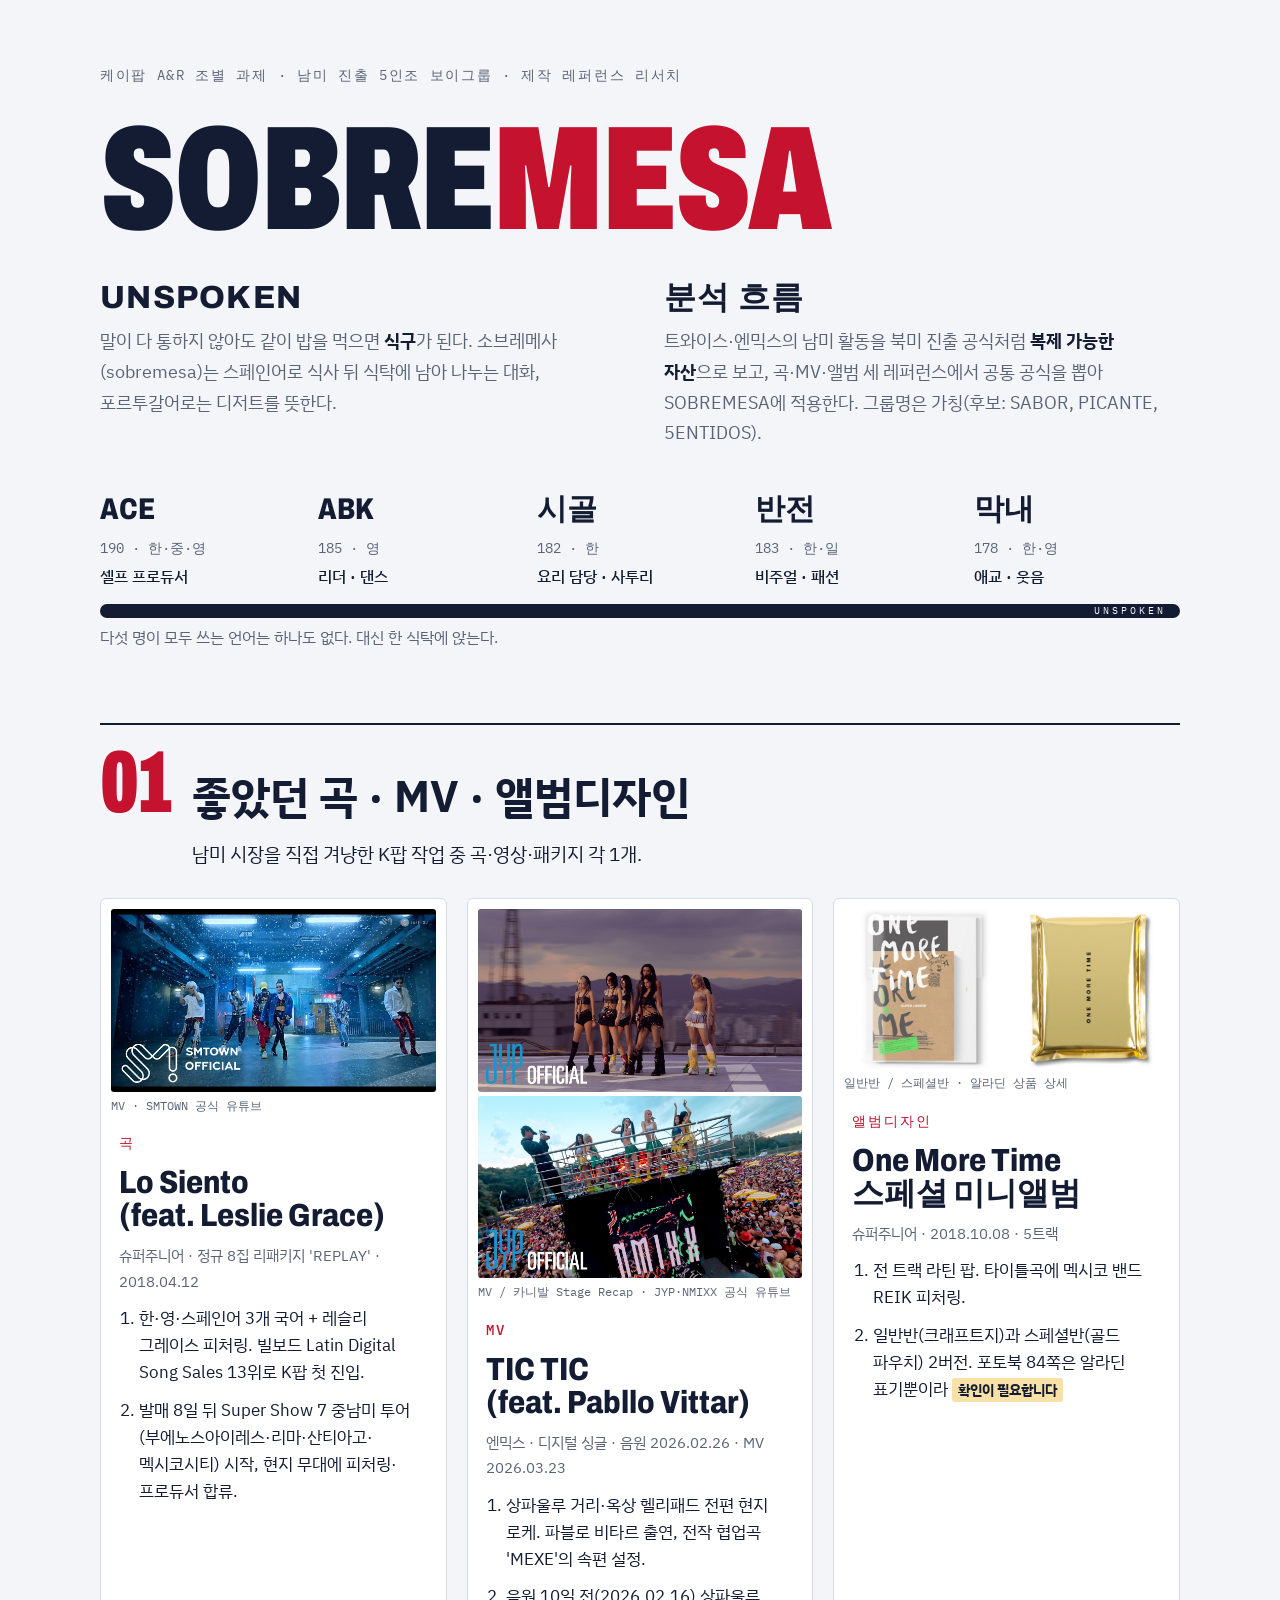
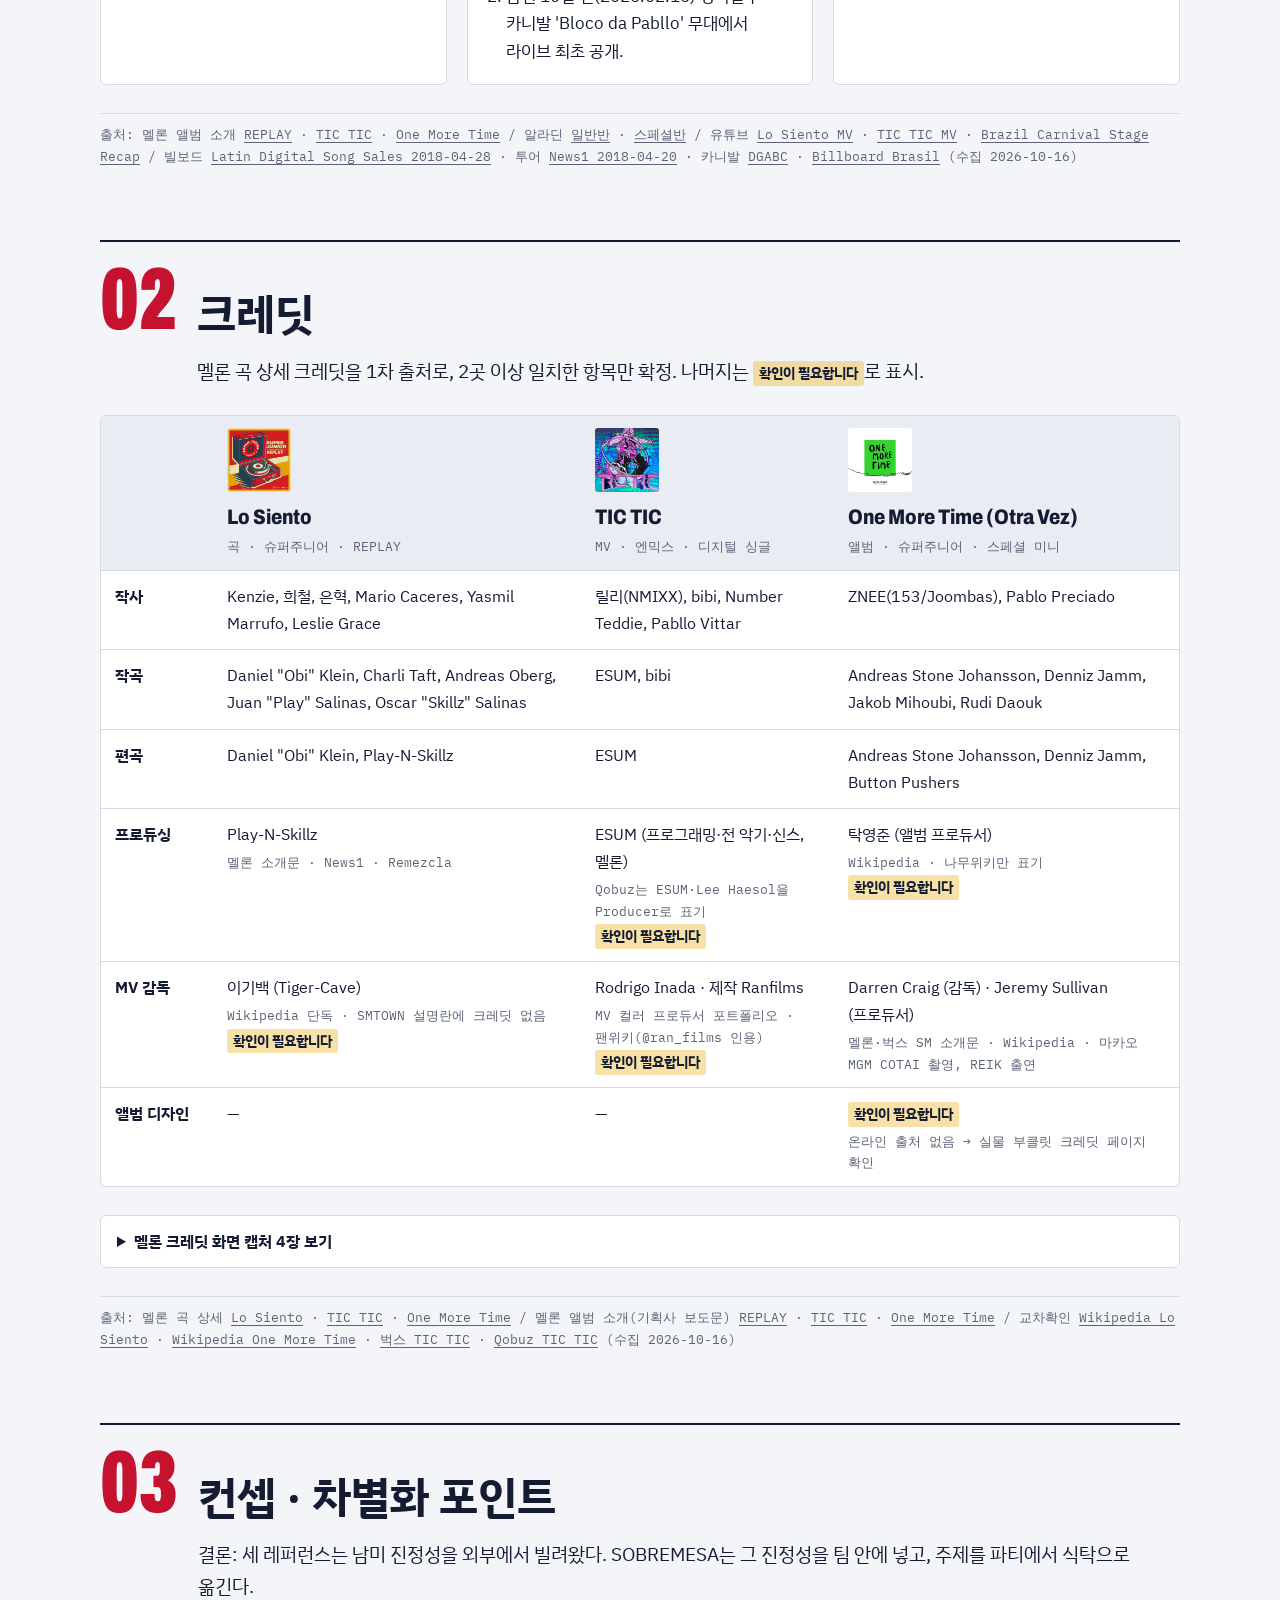
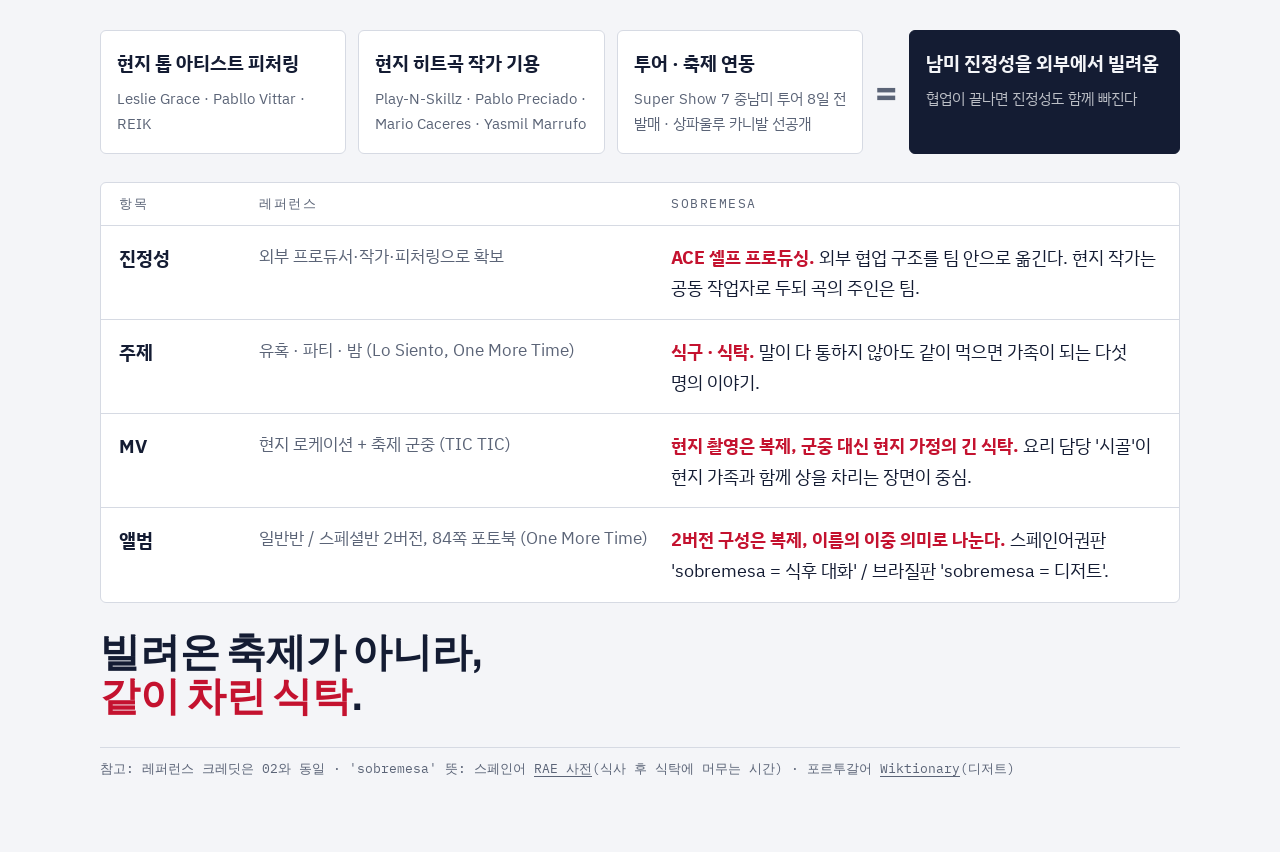
==== index.html @ cfd9d7dd "[kpop-sobremesa] feat: SOBREMESA 제작 레퍼런스 발표 페이지 Co-Authored-By: Claude Opus 5.5 <noreply@anthropic.c" ====
<!doctype html>
<html lang="ko">
<head>
<meta charset="utf-8">
<meta name="viewport" content="width=device-width, initial-scale=1, viewport-fit=cover">
<meta name="robots" content="noindex, nofollow">
<title>SOBREMESA 제작 레퍼런스</title>
<link rel="preconnect" href="https://fonts.googleapis.com">
<link rel="preconnect" href="https://fonts.gstatic.com" crossorigin>
<link rel="stylesheet" href="https://fonts.googleapis.com/css2?family=Archivo:wdth,wght@62..125,400..900&family=IBM+Plex+Sans+KR:wght@400;500;700&family=IBM+Plex+Mono:wght@400;500&display=swap">
<style>
/* Layout: 한 장짜리 발표 문서. 과제 양식 3단(선정 → 크레딧 → 컨셉)을 위에서 아래로, 각 단 끝에 출처 줄.
   모티프: 긴 식탁(가로 테이블 바) — 히어로의 5인 좌석, 3단의 '식탁 vs 파티' 대비. */
:root {
  --paper: #F4F5F8;      /* 약간 푸른 기가 도는 종이 */
  --card: #FFFFFF;
  --ink: #141C33;        /* 남색 잉크 */
  --muted: #5B6477;
  --line: #D6DAE3;
  --chili: #C4122F;      /* 포인트: 칠리 레드 */
  --tile: #1D4E9E;       /* 보조: 아줄레주 블루 */
  --maize: #E9A800;      /* 확인 필요 표시 */
  --chip-bg: #E9ECF3;
  --font-display: "Archivo", "Arial Narrow", system-ui, sans-serif;
  --font-body: "IBM Plex Sans KR", "Apple SD Gothic Neo", "Malgun Gothic", system-ui, sans-serif;
  --font-mono: "IBM Plex Mono", ui-monospace, "Consolas", monospace;
}
@media (prefers-color-scheme: dark) {
  :root:not([data-theme="light"]) {
    --paper: #0F1425; --card: #161D33; --ink: #E6EAF3; --muted: #9AA4BA; --line: #2B3552;
    --chili: #FF5C70; --tile: #7FA6EC; --maize: #F4C64A; --chip-bg: #222B45; color-scheme: dark;
  }
}
:root[data-theme="dark"] {
  --paper: #0F1425; --card: #161D33; --ink: #E6EAF3; --muted: #9AA4BA; --line: #2B3552;
  --chili: #FF5C70; --tile: #7FA6EC; --maize: #F4C64A; --chip-bg: #222B45; color-scheme: dark;
}

* { box-sizing: border-box; }
body {
  background: var(--paper); color: var(--ink);
  font-family: var(--font-body); font-size: 18px; line-height: 1.7; word-break: keep-all; overflow-wrap: break-word;
  padding-inline: 20px; padding-block: 0 64px;
}
.wrap { max-width: 1080px; margin: 0 auto; display: flex; flex-direction: column; gap: 72px; }
h1, h2, h3 { text-wrap: balance; margin: 0; }
p { margin: 0; }
a { color: var(--tile); text-underline-offset: 3px; }
a:focus-visible { outline: 2px solid var(--chili); outline-offset: 2px; }
.eyebrow {
  font-family: var(--font-mono); font-size: 14px; letter-spacing: .12em; text-transform: uppercase; color: var(--muted);
}

/* ---------- Hero ---------- */
.hero { padding-top: 56px; display: flex; flex-direction: column; gap: 28px; }
.hero h1 {
  font-family: var(--font-display); font-stretch: 68%; font-weight: 900;
  font-size: clamp(56px, 13vw, 148px); line-height: .86; letter-spacing: -.01em;
}
.hero h1 span { color: var(--chili); }
.thesis { display: grid; grid-template-columns: minmax(0, 1fr) minmax(0, 1fr); gap: 24px 48px; }
.thesis .word { font-family: var(--font-display); font-stretch: 100%; font-weight: 800; font-size: 32px; letter-spacing: .04em; }
.thesis p { color: var(--muted); max-width: 60ch; }
.thesis strong { color: var(--ink); }

/* 식탁 좌석 */
.table { margin-top: 8px; }
.seats { display: grid; grid-template-columns: repeat(5, minmax(0, 1fr)); gap: 12px; }
.seat { display: flex; flex-direction: column; gap: 2px; min-width: 0; }
.seat .tag { font-family: var(--font-display); font-weight: 800; font-size: 30px; font-stretch: 80%; }
.seat .meta { font-family: var(--font-mono); font-size: 14px; color: var(--muted); }
.seat .role { font-size: 16px; font-weight: 500; }
.tabletop { height: 14px; border-radius: 7px; background: var(--ink); margin-block: 14px 6px; position: relative; }
.tabletop::after { content: "UNSPOKEN"; position: absolute; right: 14px; top: -1px; font-family: var(--font-mono); font-size: 10px; letter-spacing: .3em; color: var(--paper); line-height: 16px; }
.table-note { font-size: 16px; color: var(--muted); }

/* ---------- Sections ---------- */
section { display: flex; flex-direction: column; gap: 28px; }
.sec-head { display: grid; grid-template-columns: auto minmax(0, 1fr); gap: 4px 20px; align-items: baseline; border-top: 2px solid var(--ink); padding-top: 18px; }
.sec-num { font-family: var(--font-display); font-weight: 900; font-stretch: 62%; font-size: 88px; line-height: .9; color: var(--chili); grid-row: span 2; }
.sec-head h2 { font-size: clamp(28px, 4.2vw, 44px); font-weight: 700; }
.sec-head p { color: var(--ink); font-size: 19px; }
.source-line { font-family: var(--font-mono); font-size: 13px; color: var(--muted); border-top: 1px solid var(--line); padding-top: 10px; line-height: 1.7; overflow-wrap: anywhere; }
.source-line a { color: var(--muted); }

/* 01 선정작 */
.picks { display: grid; grid-template-columns: repeat(3, minmax(0, 1fr)); gap: 20px; }
.pick { background: var(--card); border: 1px solid var(--line); border-radius: 6px; display: flex; flex-direction: column; min-width: 0; }
.pick .media { display: grid; gap: 4px; padding: 10px 10px 0; }
.pick .media.two { grid-template-columns: 1fr 1fr; }
.pick .media img { width: 100%; height: auto; display: block; border-radius: 3px; background: var(--chip-bg); }
.pick .body { padding: 16px 18px 20px; display: flex; flex-direction: column; gap: 10px; flex: 1; }
.kind { font-family: var(--font-mono); font-size: 14px; font-weight: 500; letter-spacing: .14em; text-transform: uppercase; color: var(--chili); }
.pick h3 { font-family: var(--font-display); font-stretch: 85%; font-weight: 800; font-size: 32px; line-height: 1.05; }
.pick .sub { font-size: 15px; color: var(--muted); }
.pick ol { margin: 0; padding-left: 1.2em; display: flex; flex-direction: column; gap: 10px; font-size: 17px; line-height: 1.6; }
.cap { font-family: var(--font-mono); font-size: 12px; color: var(--muted); padding: 4px 10px 0; }

/* 02 크레딧 표 */
.scroll { overflow-x: auto; border: 1px solid var(--line); border-radius: 6px; background: var(--card); }
table { border-collapse: collapse; width: 100%; min-width: 820px; font-size: 16px; }
th, td { text-align: left; vertical-align: top; padding: 12px 14px; border-bottom: 1px solid var(--line); }
thead th { font-family: var(--font-display); font-stretch: 85%; font-weight: 800; font-size: 21px; background: var(--chip-bg); }
thead th .cover { display: block; width: 64px; height: 64px; border-radius: 3px; margin-bottom: 8px; }
thead th small { display: block; font-family: var(--font-mono); font-weight: 400; font-size: 13px; color: var(--muted); font-stretch: 100%; }
tbody th { font-weight: 700; white-space: nowrap; width: 112px; }
tbody tr:last-child th, tbody tr:last-child td { border-bottom: 0; }
.tbc { display: inline-block; font-size: 13.5px; font-weight: 700; color: var(--ink); background: color-mix(in srgb, var(--maize) 35%, transparent); border-radius: 3px; padding: 1px 6px; }
.src { display: block; font-family: var(--font-mono); font-size: 12.5px; color: var(--muted); margin-top: 4px; }
.evidence summary { cursor: pointer; font-weight: 700; font-size: 16px; padding: 12px 16px; background: var(--card); border: 1px solid var(--line); border-radius: 6px; }
.evidence[open] summary { margin-bottom: 16px; }
.evidence summary:focus-visible { outline: 2px solid var(--chili); outline-offset: 2px; }
.shots { display: grid; grid-template-columns: repeat(2, minmax(0, 1fr)); gap: 16px; }
.shots figure { margin: 0; background: var(--card); border: 1px solid var(--line); border-radius: 6px; padding: 10px; display: flex; flex-direction: column; gap: 6px; min-width: 0; }
.shots img { width: 100%; height: auto; display: block; background: #fff; }
.shots figcaption { font-family: var(--font-mono); font-size: 13px; color: var(--muted); }

/* 03 컨셉 */
.formula { display: grid; grid-template-columns: repeat(3, minmax(0, 1fr)) auto minmax(0, 1.1fr); gap: 12px; align-items: stretch; }
.term { background: var(--card); border: 1px solid var(--line); border-radius: 6px; padding: 16px; display: flex; flex-direction: column; gap: 6px; min-width: 0; }
.term b { font-size: 19px; }
.term span { font-size: 15px; color: var(--muted); }
.eq { align-self: center; font-family: var(--font-display); font-weight: 900; font-size: 34px; color: var(--muted); }
.term.result { background: var(--ink); color: var(--paper); border-color: var(--ink); }
.term.result span { color: color-mix(in srgb, var(--paper) 75%, transparent); }
.compare { display: flex; flex-direction: column; border: 1px solid var(--line); border-radius: 6px; background: var(--card); }
.row { display: grid; grid-template-columns: 120px minmax(0, 1fr) minmax(0, 1.25fr); gap: 0 20px; padding: 16px 18px; border-bottom: 1px solid var(--line); }
.row:last-child { border-bottom: 0; }
.row.head { font-family: var(--font-mono); font-size: 13px; letter-spacing: .12em; text-transform: uppercase; color: var(--muted); padding-block: 10px; }
.row .axis { font-weight: 700; font-size: 19px; }
.row .ref { color: var(--muted); font-size: 16.5px; }
.row .ours { font-size: 18px; }
.row .ours b { color: var(--chili); }
.closing { font-family: var(--font-display); font-stretch: 80%; font-weight: 800; font-size: clamp(26px, 4vw, 40px); line-height: 1.1; max-width: 22ch; }
.closing span { color: var(--chili); }

@media (max-width: 820px) {
  .picks { grid-template-columns: 1fr; }
  .thesis { grid-template-columns: 1fr; }
  .shots { grid-template-columns: 1fr; }
  .formula { grid-template-columns: 1fr; }
  .eq { justify-self: center; transform: rotate(90deg); }
  .row { grid-template-columns: 1fr; gap: 4px; }
  .row.head { display: none; }
  .row .ref::before { content: "레퍼런스  "; font-family: var(--font-mono); font-size: 11px; }
  .row .ours::before { content: "SOBREMESA  "; font-family: var(--font-mono); font-size: 11px; color: var(--muted); }
}
@media (max-width: 560px) {
  .seats { grid-template-columns: repeat(2, minmax(0, 1fr)); row-gap: 16px; }
  .tabletop { display: none; }
}
@media (prefers-reduced-motion: no-preference) {
  .tabletop { transition: transform .4s ease; }
}
</style>
</head>
<body>

<div class="wrap">

<header class="hero">
  <div class="eyebrow">케이팝 A&amp;R 조별 과제 · 남미 진출 5인조 보이그룹 · 제작 레퍼런스 리서치</div>
  <h1>SOBRE<span>MESA</span></h1>
  <div class="thesis">
    <div>
      <div class="word">UNSPOKEN</div>
      <p>말이 다 통하지 않아도 같이 밥을 먹으면 <strong>식구</strong>가 된다. 소브레메사(sobremesa)는 스페인어로 식사 뒤 식탁에 남아 나누는 대화, 포르투갈어로는 디저트를 뜻한다.</p>
    </div>
    <div>
      <div class="word">분석 흐름</div>
      <p>트와이스·엔믹스의 남미 활동을 북미 진출 공식처럼 <strong>복제 가능한 자산</strong>으로 보고, 곡·MV·앨범 세 레퍼런스에서 공통 공식을 뽑아 SOBREMESA에 적용한다. 그룹명은 가칭(후보: SABOR, PICANTE, 5ENTIDOS).</p>
    </div>
  </div>

  <div class="table" aria-label="멤버 구성">
    <div class="seats">
      <div class="seat"><span class="tag">ACE</span><span class="meta">190 · 한·중·영</span><span class="role">셀프 프로듀서</span></div>
      <div class="seat"><span class="tag">ABK</span><span class="meta">185 · 영</span><span class="role">리더 · 댄스</span></div>
      <div class="seat"><span class="tag">시골</span><span class="meta">182 · 한</span><span class="role">요리 담당 · 사투리</span></div>
      <div class="seat"><span class="tag">반전</span><span class="meta">183 · 한·일</span><span class="role">비주얼 · 패션</span></div>
      <div class="seat"><span class="tag">막내</span><span class="meta">178 · 한·영</span><span class="role">애교 · 웃음</span></div>
    </div>
    <div class="tabletop" aria-hidden="true"></div>
    <p class="table-note">다섯 명이 모두 쓰는 언어는 하나도 없다. 대신 한 식탁에 앉는다.</p>
  </div>
</header>

<!-- ===================== 01 ===================== -->
<section id="picks">
  <div class="sec-head">
    <div class="sec-num">01</div>
    <h2>좋았던 곡 · MV · 앨범디자인</h2>
    <p>남미 시장을 직접 겨냥한 K팝 작업 중 곡·영상·패키지 각 1개.</p>
  </div>

  <div class="picks">
    <article class="pick">
      <div class="media"><img src="assets/MV_LoSiento_01.jpg" alt="Lo Siento 뮤직비디오 장면" width="1280" height="720"></div>
      <div class="cap">MV · SMTOWN 공식 유튜브</div>
      <div class="body">
        <span class="kind">곡</span>
        <h3>Lo Siento<br>(feat. Leslie Grace)</h3>
        <span class="sub">슈퍼주니어 · 정규 8집 리패키지 'REPLAY' · 2018.04.12</span>
        <ol>
          <li>한·영·스페인어 3개 국어 + 레슬리 그레이스 피처링. 빌보드 Latin Digital Song Sales 13위로 K팝 첫 진입.</li>
          <li>발매 8일 뒤 Super Show 7 중남미 투어(부에노스아이레스·리마·산티아고·멕시코시티) 시작, 현지 무대에 피처링·프로듀서 합류.</li>
        </ol>
      </div>
    </article>

    <article class="pick">
      <div class="media"><img src="assets/MV_TICTIC_01.jpg" alt="TIC TIC 뮤직비디오 상파울루 옥상 장면" width="1280" height="720"><img src="assets/MV_TICTIC_02.jpg" alt="상파울루 카니발 트리오 일레트리쿠 무대" width="1280" height="720"></div>
      <div class="cap">MV / 카니발 Stage Recap · JYP·NMIXX 공식 유튜브</div>
      <div class="body">
        <span class="kind">MV</span>
        <h3>TIC TIC<br>(feat. Pabllo Vittar)</h3>
        <span class="sub">엔믹스 · 디지털 싱글 · 음원 2026.02.26 · MV 2026.03.23</span>
        <ol>
          <li>상파울루 거리·옥상 헬리패드 전편 현지 로케. 파블로 비타르 출연, 전작 협업곡 'MEXE'의 속편 설정.</li>
          <li>음원 10일 전(2026.02.16) 상파울루 카니발 'Bloco da Pabllo' 무대에서 라이브 최초 공개.</li>
        </ol>
      </div>
    </article>

    <article class="pick">
      <div class="media two">
        <img src="assets/album_OneMoreTime_03.jpg" alt="One More Time 일반반 패키지" width="900" height="900">
        <img src="assets/album_OneMoreTime_02.jpg" alt="One More Time 스페셜반 골드 파우치 패키지" width="900" height="900">
      </div>
      <div class="cap">일반반 / 스페셜반 · 알라딘 상품 상세</div>
      <div class="body">
        <span class="kind">앨범디자인</span>
        <h3>One More Time<br>스페셜 미니앨범</h3>
        <span class="sub">슈퍼주니어 · 2018.10.08 · 5트랙</span>
        <ol>
          <li>전 트랙 라틴 팝. 타이틀곡에 멕시코 밴드 REIK 피처링.</li>
          <li>일반반(크래프트지)과 스페셜반(골드 파우치) 2버전. 포토북 84쪽은 알라딘 표기뿐이라 <span class="tbc">확인이 필요합니다</span></li>
        </ol>
      </div>
    </article>
  </div>

  <p class="source-line">
    출처: 멜론 앨범 소개 <a href="https://www.melon.com/album/detail.htm?albumId=10157586">REPLAY</a> ·
    <a href="https://www.melon.com/album/detail.htm?albumId=12883014">TIC TIC</a> ·
    <a href="https://www.melon.com/album/detail.htm?albumId=10207042">One More Time</a> /
    알라딘 <a href="https://www.aladin.co.kr/shop/wproduct.aspx?ItemId=168718334">일반반</a> ·
    <a href="https://www.aladin.co.kr/shop/wproduct.aspx?ItemId=168718295">스페셜반</a> /
    유튜브 <a href="https://www.youtube.com/watch?v=ZbB4SYJNuTo">Lo Siento MV</a> ·
    <a href="https://www.youtube.com/watch?v=1tkjwhhYIFU">TIC TIC MV</a> ·
    <a href="https://www.youtube.com/watch?v=sWkLpvCHx_w">Brazil Carnival Stage Recap</a> /
    빌보드 <a href="https://web.archive.org/web/20180429034129/https://www.billboard.com/charts/latin-digital-song-sales">Latin Digital Song Sales 2018-04-28</a> ·
    투어 <a href="https://n.news.naver.com/entertain/article/421/0003327869">News1 2018-04-20</a> ·
    카니발 <a href="https://www.dgabc.com.br/Noticia/4285834/apos-show-no-carnaval-nmixx-anuncia-nova-colaboracao-com-pabllo-vittar">DGABC</a> ·
    <a href="https://billboard.com.br/pabllo-vittar-e-nmixx-tic-tic-mv/">Billboard Brasil</a> (수집 2026-10-16)
  </p>
</section>

<!-- ===================== 02 ===================== -->
<section id="credits">
  <div class="sec-head">
    <div class="sec-num">02</div>
    <h2>크레딧</h2>
    <p>멜론 곡 상세 크레딧을 1차 출처로, 2곳 이상 일치한 항목만 확정. 나머지는 <span class="tbc">확인이 필요합니다</span>로 표시.</p>
  </div>

  <div class="scroll">
    <table>
      <thead>
        <tr>
          <th scope="col"></th>
          <th scope="col"><img class="cover" src="assets/album_REPLAY_01.jpg" alt="REPLAY 커버" width="64" height="64">Lo Siento<small>곡 · 슈퍼주니어 · REPLAY</small></th>
          <th scope="col"><img class="cover" src="assets/album_TICTIC_01.jpg" alt="TIC TIC 싱글 커버" width="64" height="64">TIC TIC<small>MV · 엔믹스 · 디지털 싱글</small></th>
          <th scope="col"><img class="cover" src="assets/album_OneMoreTime_01.jpg" alt="One More Time 커버" width="64" height="64">One More Time (Otra Vez)<small>앨범 · 슈퍼주니어 · 스페셜 미니</small></th>
        </tr>
      </thead>
      <tbody>
        <tr>
          <th scope="row">작사</th>
          <td>Kenzie, 희철, 은혁, Mario Caceres, Yasmil Marrufo, Leslie Grace</td>
          <td>릴리(NMIXX), bibi, Number Teddie, Pabllo Vittar</td>
          <td>ZNEE(153/Joombas), Pablo Preciado</td>
        </tr>
        <tr>
          <th scope="row">작곡</th>
          <td>Daniel "Obi" Klein, Charli Taft, Andreas Oberg, Juan "Play" Salinas, Oscar "Skillz" Salinas</td>
          <td>ESUM, bibi</td>
          <td>Andreas Stone Johansson, Denniz Jamm, Jakob Mihoubi, Rudi Daouk</td>
        </tr>
        <tr>
          <th scope="row">편곡</th>
          <td>Daniel "Obi" Klein, Play-N-Skillz</td>
          <td>ESUM</td>
          <td>Andreas Stone Johansson, Denniz Jamm, Button Pushers</td>
        </tr>
        <tr>
          <th scope="row">프로듀싱</th>
          <td>Play-N-Skillz<span class="src">멜론 소개문 · News1 · Remezcla</span></td>
          <td>ESUM (프로그래밍·전 악기·신스, 멜론)<span class="src">Qobuz는 ESUM·Lee Haesol을 Producer로 표기</span> <span class="tbc">확인이 필요합니다</span></td>
          <td>탁영준 (앨범 프로듀서)<span class="src">Wikipedia · 나무위키만 표기</span> <span class="tbc">확인이 필요합니다</span></td>
        </tr>
        <tr>
          <th scope="row">MV 감독</th>
          <td>이기백 (Tiger-Cave)<span class="src">Wikipedia 단독 · SMTOWN 설명란에 크레딧 없음</span> <span class="tbc">확인이 필요합니다</span></td>
          <td>Rodrigo Inada · 제작 Ranfilms<span class="src">MV 컬러 프로듀서 포트폴리오 · 팬위키(@ran_films 인용)</span> <span class="tbc">확인이 필요합니다</span></td>
          <td>Darren Craig (감독) · Jeremy Sullivan (프로듀서)<span class="src">멜론·벅스 SM 소개문 · Wikipedia · 마카오 MGM COTAI 촬영, REIK 출연</span></td>
        </tr>
        <tr>
          <th scope="row">앨범 디자인</th>
          <td>—</td>
          <td>—</td>
          <td><span class="tbc">확인이 필요합니다</span><span class="src">온라인 출처 없음 → 실물 부클릿 크레딧 페이지 확인</span></td>
        </tr>
      </tbody>
    </table>
  </div>

  <details class="evidence">
  <summary>멜론 크레딧 화면 캡처 4장 보기</summary>
  <div class="shots">
    <figure>
      <img src="assets/credit_LoSiento_01.png" alt="멜론 Lo Siento 곡 상세 크레딧 화면" loading="lazy">
      <figcaption>Lo Siento · 멜론 곡 상세 크레딧</figcaption>
    </figure>
    <figure>
      <img src="assets/credit_OneMoreTime_01.png" alt="멜론 One More Time 곡 상세 크레딧 화면" loading="lazy">
      <figcaption>One More Time (Otra Vez) · 멜론 곡 상세 크레딧</figcaption>
    </figure>
    <figure>
      <img src="assets/credit_TICTIC_01.png" alt="멜론 TIC TIC 곡 상세 크레딧 화면" loading="lazy">
      <figcaption>TIC TIC · 멜론 곡 상세 크레딧</figcaption>
    </figure>
    <figure>
      <img src="assets/credit_TICTIC_02.png" alt="멜론 TIC TIC 앨범 소개 크레딧 전문" loading="lazy">
      <figcaption>TIC TIC · 멜론 앨범 소개 [CREDIT] 전문</figcaption>
    </figure>
  </div>
  </details>

  <p class="source-line">
    출처: 멜론 곡 상세 <a href="https://www.melon.com/song/detail.htm?songId=31015070">Lo Siento</a> ·
    <a href="https://www.melon.com/song/detail.htm?songId=601394753">TIC TIC</a> ·
    <a href="https://www.melon.com/song/detail.htm?songId=31343847">One More Time</a> /
    멜론 앨범 소개(기획사 보도문) <a href="https://www.melon.com/album/detail.htm?albumId=10157586">REPLAY</a> ·
    <a href="https://www.melon.com/album/detail.htm?albumId=12883014">TIC TIC</a> ·
    <a href="https://www.melon.com/album/detail.htm?albumId=10207042">One More Time</a> /
    교차확인 <a href="https://en.wikipedia.org/wiki/Lo_Siento_(Super_Junior_song)">Wikipedia Lo Siento</a> ·
    <a href="https://en.wikipedia.org/wiki/One_More_Time_(Super_Junior_EP)">Wikipedia One More Time</a> ·
    <a href="https://music.bugs.co.kr/track/33853146">벅스 TIC TIC</a> ·
    <a href="https://www.qobuz.com/us-en/album/tic-tic-nmixx-pabllo-vittar/l5j0vswxigcj7">Qobuz TIC TIC</a> (수집 2026-10-16)
  </p>
</section>

<!-- ===================== 03 ===================== -->
<section id="concept">
  <div class="sec-head">
    <div class="sec-num">03</div>
    <h2>컨셉 · 차별화 포인트</h2>
    <p>결론: 세 레퍼런스는 남미 진정성을 외부에서 빌려왔다. SOBREMESA는 그 진정성을 팀 안에 넣고, 주제를 파티에서 식탁으로 옮긴다.</p>
  </div>

  <div class="formula" aria-label="레퍼런스 공통 공식">
    <div class="term"><b>현지 톱 아티스트 피처링</b><span>Leslie Grace · Pabllo Vittar · REIK</span></div>
    <div class="term"><b>현지 히트곡 작가 기용</b><span>Play-N-Skillz · Pablo Preciado · Mario Caceres · Yasmil Marrufo</span></div>
    <div class="term"><b>투어 · 축제 연동</b><span>Super Show 7 중남미 투어 8일 전 발매 · 상파울루 카니발 선공개</span></div>
    <div class="eq" aria-hidden="true">=</div>
    <div class="term result"><b>남미 진정성을 외부에서 빌려옴</b><span>협업이 끝나면 진정성도 함께 빠진다</span></div>
  </div>

  <div class="compare">
    <div class="row head"><span>항목</span><span>레퍼런스</span><span>SOBREMESA</span></div>
    <div class="row">
      <span class="axis">진정성</span>
      <span class="ref">외부 프로듀서·작가·피처링으로 확보</span>
      <span class="ours"><b>ACE 셀프 프로듀싱.</b> 외부 협업 구조를 팀 안으로 옮긴다. 현지 작가는 공동 작업자로 두되 곡의 주인은 팀.</span>
    </div>
    <div class="row">
      <span class="axis">주제</span>
      <span class="ref">유혹 · 파티 · 밤 (Lo Siento, One More Time)</span>
      <span class="ours"><b>식구 · 식탁.</b> 말이 다 통하지 않아도 같이 먹으면 가족이 되는 다섯 명의 이야기.</span>
    </div>
    <div class="row">
      <span class="axis">MV</span>
      <span class="ref">현지 로케이션 + 축제 군중 (TIC TIC)</span>
      <span class="ours"><b>현지 촬영은 복제, 군중 대신 현지 가정의 긴 식탁.</b> 요리 담당 '시골'이 현지 가족과 함께 상을 차리는 장면이 중심.</span>
    </div>
    <div class="row">
      <span class="axis">앨범</span>
      <span class="ref">일반반 / 스페셜반 2버전, 84쪽 포토북 (One More Time)</span>
      <span class="ours"><b>2버전 구성은 복제, 이름의 이중 의미로 나눈다.</b> 스페인어권판 'sobremesa = 식후 대화' / 브라질판 'sobremesa = 디저트'.</span>
    </div>
  </div>

  <p class="closing">빌려온 축제가 아니라, <span>같이 차린 식탁</span>.</p>

  <p class="source-line">
    참고: 레퍼런스 크레딧은 02와 동일 · 'sobremesa' 뜻: 스페인어 <a href="https://dle.rae.es/sobremesa">RAE 사전</a>(식사 후 식탁에 머무는 시간) · 포르투갈어 <a href="https://en.wiktionary.org/wiki/sobremesa">Wiktionary</a>(디저트)
  </p>
</section>

</div>
</body>
</html>
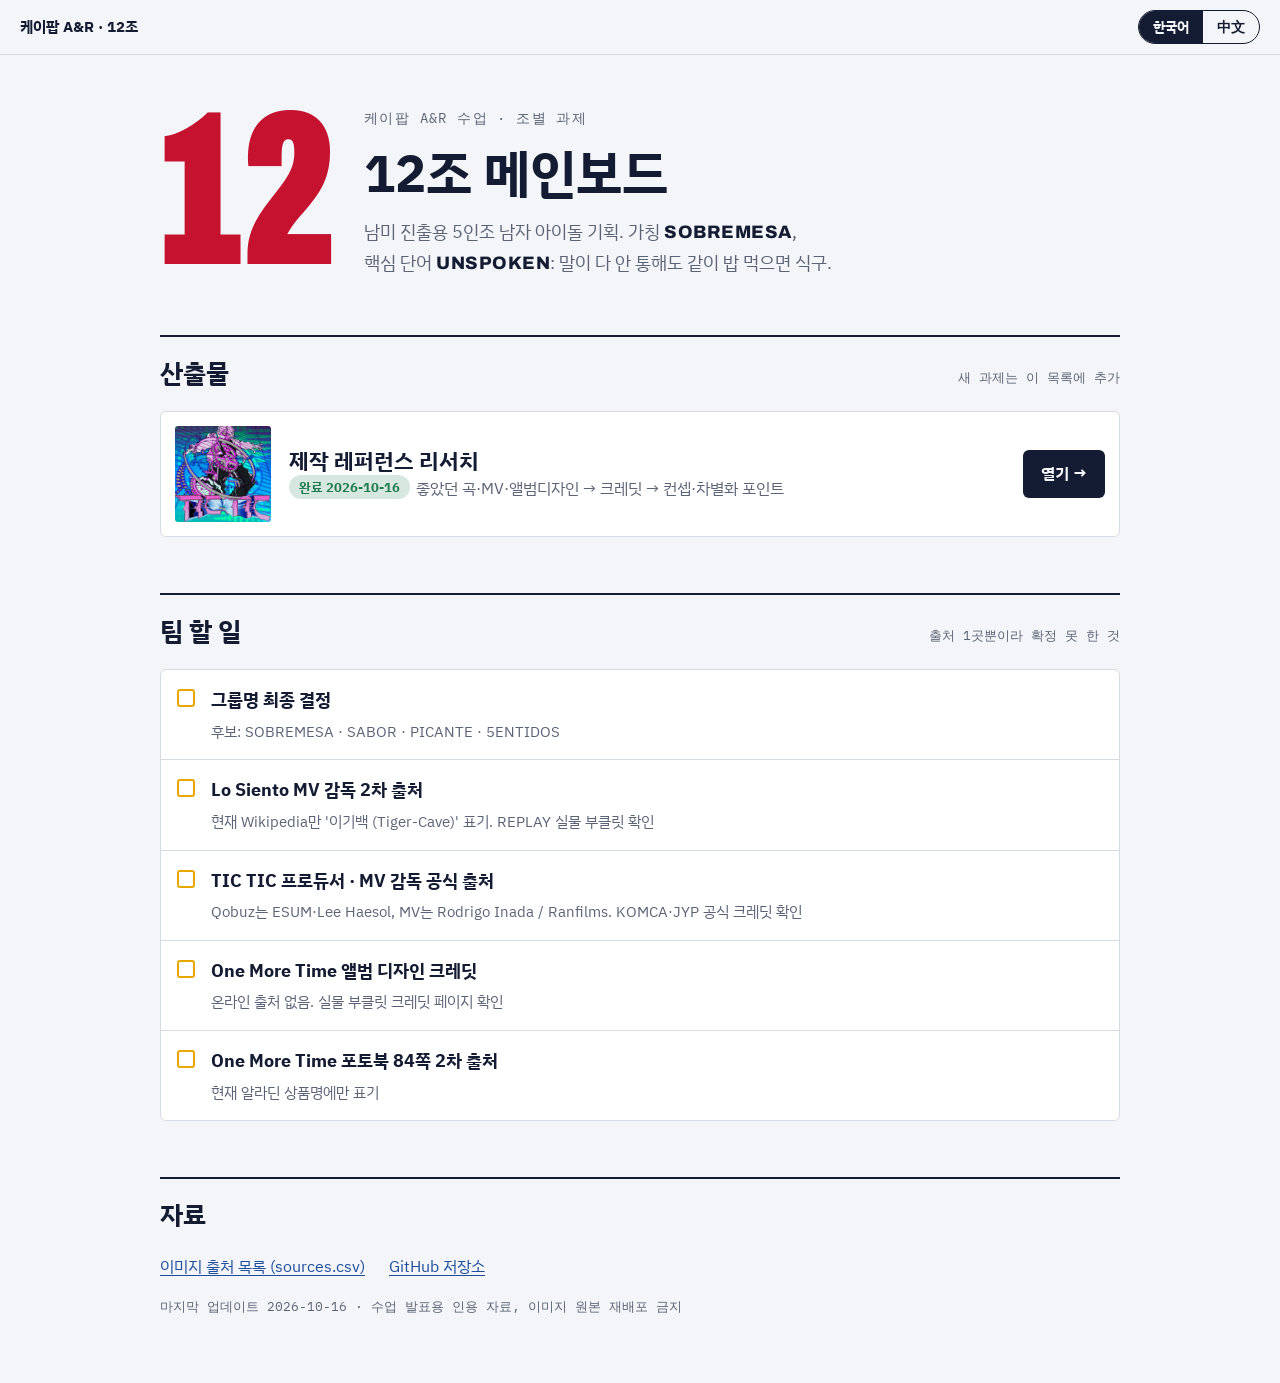
==== commit c370b21c: "[kpop-sobremesa] feat: 12조 메인보드 + 한국어/중국어 버전 전환 Co-Authored-By: Claude Opus 5.5 <noreply@anthropic.c" ====
--- a/index.html
+++ b/index.html
@@ -4,398 +4,60 @@
 <meta charset="utf-8">
 <meta name="viewport" content="width=device-width, initial-scale=1, viewport-fit=cover">
 <meta name="robots" content="noindex, nofollow">
-<title>SOBREMESA 제작 레퍼런스</title>
+<title>12조 메인보드</title>
 <link rel="preconnect" href="https://fonts.googleapis.com">
 <link rel="preconnect" href="https://fonts.gstatic.com" crossorigin>
 <link rel="stylesheet" href="https://fonts.googleapis.com/css2?family=Archivo:wdth,wght@62..125,400..900&family=IBM+Plex+Sans+KR:wght@400;500;700&family=IBM+Plex+Mono:wght@400;500&display=swap">
-<style>
-/* Layout: 한 장짜리 발표 문서. 과제 양식 3단(선정 → 크레딧 → 컨셉)을 위에서 아래로, 각 단 끝에 출처 줄.
-   모티프: 긴 식탁(가로 테이블 바) — 히어로의 5인 좌석, 3단의 '식탁 vs 파티' 대비. */
-:root {
-  --paper: #F4F5F8;      /* 약간 푸른 기가 도는 종이 */
-  --card: #FFFFFF;
-  --ink: #141C33;        /* 남색 잉크 */
-  --muted: #5B6477;
-  --line: #D6DAE3;
-  --chili: #C4122F;      /* 포인트: 칠리 레드 */
-  --tile: #1D4E9E;       /* 보조: 아줄레주 블루 */
-  --maize: #E9A800;      /* 확인 필요 표시 */
-  --chip-bg: #E9ECF3;
-  --font-display: "Archivo", "Arial Narrow", system-ui, sans-serif;
-  --font-body: "IBM Plex Sans KR", "Apple SD Gothic Neo", "Malgun Gothic", system-ui, sans-serif;
-  --font-mono: "IBM Plex Mono", ui-monospace, "Consolas", monospace;
-}
-@media (prefers-color-scheme: dark) {
-  :root:not([data-theme="light"]) {
-    --paper: #0F1425; --card: #161D33; --ink: #E6EAF3; --muted: #9AA4BA; --line: #2B3552;
-    --chili: #FF5C70; --tile: #7FA6EC; --maize: #F4C64A; --chip-bg: #222B45; color-scheme: dark;
-  }
-}
-:root[data-theme="dark"] {
-  --paper: #0F1425; --card: #161D33; --ink: #E6EAF3; --muted: #9AA4BA; --line: #2B3552;
-  --chili: #FF5C70; --tile: #7FA6EC; --maize: #F4C64A; --chip-bg: #222B45; color-scheme: dark;
-}
-
-* { box-sizing: border-box; }
-body {
-  background: var(--paper); color: var(--ink);
-  font-family: var(--font-body); font-size: 18px; line-height: 1.7; word-break: keep-all; overflow-wrap: break-word;
-  padding-inline: 20px; padding-block: 0 64px;
-}
-.wrap { max-width: 1080px; margin: 0 auto; display: flex; flex-direction: column; gap: 72px; }
-h1, h2, h3 { text-wrap: balance; margin: 0; }
-p { margin: 0; }
-a { color: var(--tile); text-underline-offset: 3px; }
-a:focus-visible { outline: 2px solid var(--chili); outline-offset: 2px; }
-.eyebrow {
-  font-family: var(--font-mono); font-size: 14px; letter-spacing: .12em; text-transform: uppercase; color: var(--muted);
-}
-
-/* ---------- Hero ---------- */
-.hero { padding-top: 56px; display: flex; flex-direction: column; gap: 28px; }
-.hero h1 {
-  font-family: var(--font-display); font-stretch: 68%; font-weight: 900;
-  font-size: clamp(56px, 13vw, 148px); line-height: .86; letter-spacing: -.01em;
-}
-.hero h1 span { color: var(--chili); }
-.thesis { display: grid; grid-template-columns: minmax(0, 1fr) minmax(0, 1fr); gap: 24px 48px; }
-.thesis .word { font-family: var(--font-display); font-stretch: 100%; font-weight: 800; font-size: 32px; letter-spacing: .04em; }
-.thesis p { color: var(--muted); max-width: 60ch; }
-.thesis strong { color: var(--ink); }
-
-/* 식탁 좌석 */
-.table { margin-top: 8px; }
-.seats { display: grid; grid-template-columns: repeat(5, minmax(0, 1fr)); gap: 12px; }
-.seat { display: flex; flex-direction: column; gap: 2px; min-width: 0; }
-.seat .tag { font-family: var(--font-display); font-weight: 800; font-size: 30px; font-stretch: 80%; }
-.seat .meta { font-family: var(--font-mono); font-size: 14px; color: var(--muted); }
-.seat .role { font-size: 16px; font-weight: 500; }
-.tabletop { height: 14px; border-radius: 7px; background: var(--ink); margin-block: 14px 6px; position: relative; }
-.tabletop::after { content: "UNSPOKEN"; position: absolute; right: 14px; top: -1px; font-family: var(--font-mono); font-size: 10px; letter-spacing: .3em; color: var(--paper); line-height: 16px; }
-.table-note { font-size: 16px; color: var(--muted); }
-
-/* ---------- Sections ---------- */
-section { display: flex; flex-direction: column; gap: 28px; }
-.sec-head { display: grid; grid-template-columns: auto minmax(0, 1fr); gap: 4px 20px; align-items: baseline; border-top: 2px solid var(--ink); padding-top: 18px; }
-.sec-num { font-family: var(--font-display); font-weight: 900; font-stretch: 62%; font-size: 88px; line-height: .9; color: var(--chili); grid-row: span 2; }
-.sec-head h2 { font-size: clamp(28px, 4.2vw, 44px); font-weight: 700; }
-.sec-head p { color: var(--ink); font-size: 19px; }
-.source-line { font-family: var(--font-mono); font-size: 13px; color: var(--muted); border-top: 1px solid var(--line); padding-top: 10px; line-height: 1.7; overflow-wrap: anywhere; }
-.source-line a { color: var(--muted); }
-
-/* 01 선정작 */
-.picks { display: grid; grid-template-columns: repeat(3, minmax(0, 1fr)); gap: 20px; }
-.pick { background: var(--card); border: 1px solid var(--line); border-radius: 6px; display: flex; flex-direction: column; min-width: 0; }
-.pick .media { display: grid; gap: 4px; padding: 10px 10px 0; }
-.pick .media.two { grid-template-columns: 1fr 1fr; }
-.pick .media img { width: 100%; height: auto; display: block; border-radius: 3px; background: var(--chip-bg); }
-.pick .body { padding: 16px 18px 20px; display: flex; flex-direction: column; gap: 10px; flex: 1; }
-.kind { font-family: var(--font-mono); font-size: 14px; font-weight: 500; letter-spacing: .14em; text-transform: uppercase; color: var(--chili); }
-.pick h3 { font-family: var(--font-display); font-stretch: 85%; font-weight: 800; font-size: 32px; line-height: 1.05; }
-.pick .sub { font-size: 15px; color: var(--muted); }
-.pick ol { margin: 0; padding-left: 1.2em; display: flex; flex-direction: column; gap: 10px; font-size: 17px; line-height: 1.6; }
-.cap { font-family: var(--font-mono); font-size: 12px; color: var(--muted); padding: 4px 10px 0; }
-
-/* 02 크레딧 표 */
-.scroll { overflow-x: auto; border: 1px solid var(--line); border-radius: 6px; background: var(--card); }
-table { border-collapse: collapse; width: 100%; min-width: 820px; font-size: 16px; }
-th, td { text-align: left; vertical-align: top; padding: 12px 14px; border-bottom: 1px solid var(--line); }
-thead th { font-family: var(--font-display); font-stretch: 85%; font-weight: 800; font-size: 21px; background: var(--chip-bg); }
-thead th .cover { display: block; width: 64px; height: 64px; border-radius: 3px; margin-bottom: 8px; }
-thead th small { display: block; font-family: var(--font-mono); font-weight: 400; font-size: 13px; color: var(--muted); font-stretch: 100%; }
-tbody th { font-weight: 700; white-space: nowrap; width: 112px; }
-tbody tr:last-child th, tbody tr:last-child td { border-bottom: 0; }
-.tbc { display: inline-block; font-size: 13.5px; font-weight: 700; color: var(--ink); background: color-mix(in srgb, var(--maize) 35%, transparent); border-radius: 3px; padding: 1px 6px; }
-.src { display: block; font-family: var(--font-mono); font-size: 12.5px; color: var(--muted); margin-top: 4px; }
-.evidence summary { cursor: pointer; font-weight: 700; font-size: 16px; padding: 12px 16px; background: var(--card); border: 1px solid var(--line); border-radius: 6px; }
-.evidence[open] summary { margin-bottom: 16px; }
-.evidence summary:focus-visible { outline: 2px solid var(--chili); outline-offset: 2px; }
-.shots { display: grid; grid-template-columns: repeat(2, minmax(0, 1fr)); gap: 16px; }
-.shots figure { margin: 0; background: var(--card); border: 1px solid var(--line); border-radius: 6px; padding: 10px; display: flex; flex-direction: column; gap: 6px; min-width: 0; }
-.shots img { width: 100%; height: auto; display: block; background: #fff; }
-.shots figcaption { font-family: var(--font-mono); font-size: 13px; color: var(--muted); }
-
-/* 03 컨셉 */
-.formula { display: grid; grid-template-columns: repeat(3, minmax(0, 1fr)) auto minmax(0, 1.1fr); gap: 12px; align-items: stretch; }
-.term { background: var(--card); border: 1px solid var(--line); border-radius: 6px; padding: 16px; display: flex; flex-direction: column; gap: 6px; min-width: 0; }
-.term b { font-size: 19px; }
-.term span { font-size: 15px; color: var(--muted); }
-.eq { align-self: center; font-family: var(--font-display); font-weight: 900; font-size: 34px; color: var(--muted); }
-.term.result { background: var(--ink); color: var(--paper); border-color: var(--ink); }
-.term.result span { color: color-mix(in srgb, var(--paper) 75%, transparent); }
-.compare { display: flex; flex-direction: column; border: 1px solid var(--line); border-radius: 6px; background: var(--card); }
-.row { display: grid; grid-template-columns: 120px minmax(0, 1fr) minmax(0, 1.25fr); gap: 0 20px; padding: 16px 18px; border-bottom: 1px solid var(--line); }
-.row:last-child { border-bottom: 0; }
-.row.head { font-family: var(--font-mono); font-size: 13px; letter-spacing: .12em; text-transform: uppercase; color: var(--muted); padding-block: 10px; }
-.row .axis { font-weight: 700; font-size: 19px; }
-.row .ref { color: var(--muted); font-size: 16.5px; }
-.row .ours { font-size: 18px; }
-.row .ours b { color: var(--chili); }
-.closing { font-family: var(--font-display); font-stretch: 80%; font-weight: 800; font-size: clamp(26px, 4vw, 40px); line-height: 1.1; max-width: 22ch; }
-.closing span { color: var(--chili); }
-
-@media (max-width: 820px) {
-  .picks { grid-template-columns: 1fr; }
-  .thesis { grid-template-columns: 1fr; }
-  .shots { grid-template-columns: 1fr; }
-  .formula { grid-template-columns: 1fr; }
-  .eq { justify-self: center; transform: rotate(90deg); }
-  .row { grid-template-columns: 1fr; gap: 4px; }
-  .row.head { display: none; }
-  .row .ref::before { content: "레퍼런스  "; font-family: var(--font-mono); font-size: 11px; }
-  .row .ours::before { content: "SOBREMESA  "; font-family: var(--font-mono); font-size: 11px; color: var(--muted); }
-}
-@media (max-width: 560px) {
-  .seats { grid-template-columns: repeat(2, minmax(0, 1fr)); row-gap: 16px; }
-  .tabletop { display: none; }
-}
-@media (prefers-reduced-motion: no-preference) {
-  .tabletop { transition: transform .4s ease; }
-}
-</style>
+<link rel="stylesheet" href="assets/board.css">
 </head>
 <body>
+<nav class="topbar" aria-label="언어 전환">
+  <span>케이팝 A&amp;R · 12조</span>
+  <div class="lang"><span aria-current="true">한국어</span><a href="zh/" hreflang="zh-CN" lang="zh-CN">中文</a></div>
+</nav>
 
 <div class="wrap">
 
 <header class="hero">
-  <div class="eyebrow">케이팝 A&amp;R 조별 과제 · 남미 진출 5인조 보이그룹 · 제작 레퍼런스 리서치</div>
-  <h1>SOBRE<span>MESA</span></h1>
-  <div class="thesis">
-    <div>
-      <div class="word">UNSPOKEN</div>
-      <p>말이 다 통하지 않아도 같이 밥을 먹으면 <strong>식구</strong>가 된다. 소브레메사(sobremesa)는 스페인어로 식사 뒤 식탁에 남아 나누는 대화, 포르투갈어로는 디저트를 뜻한다.</p>
-    </div>
-    <div>
-      <div class="word">분석 흐름</div>
-      <p>트와이스·엔믹스의 남미 활동을 북미 진출 공식처럼 <strong>복제 가능한 자산</strong>으로 보고, 곡·MV·앨범 세 레퍼런스에서 공통 공식을 뽑아 SOBREMESA에 적용한다. 그룹명은 가칭(후보: SABOR, PICANTE, 5ENTIDOS).</p>
-    </div>
-  </div>
-
-  <div class="table" aria-label="멤버 구성">
-    <div class="seats">
-      <div class="seat"><span class="tag">ACE</span><span class="meta">190 · 한·중·영</span><span class="role">셀프 프로듀서</span></div>
-      <div class="seat"><span class="tag">ABK</span><span class="meta">185 · 영</span><span class="role">리더 · 댄스</span></div>
-      <div class="seat"><span class="tag">시골</span><span class="meta">182 · 한</span><span class="role">요리 담당 · 사투리</span></div>
-      <div class="seat"><span class="tag">반전</span><span class="meta">183 · 한·일</span><span class="role">비주얼 · 패션</span></div>
-      <div class="seat"><span class="tag">막내</span><span class="meta">178 · 한·영</span><span class="role">애교 · 웃음</span></div>
-    </div>
-    <div class="tabletop" aria-hidden="true"></div>
-    <p class="table-note">다섯 명이 모두 쓰는 언어는 하나도 없다. 대신 한 식탁에 앉는다.</p>
-  </div>
+  <div class="team-no" aria-hidden="true">12</div>
+  <div class="eyebrow">케이팝 A&amp;R 수업 · 조별 과제</div>
+  <h1>12조 메인보드</h1>
+  <p>남미 진출용 5인조 남자 아이돌 기획. 가칭 <strong>SOBREMESA</strong>, 핵심 단어 <strong>UNSPOKEN</strong>: 말이 다 안 통해도 같이 밥 먹으면 식구.</p>
 </header>
 
-<!-- ===================== 01 ===================== -->
-<section id="picks">
-  <div class="sec-head">
-    <div class="sec-num">01</div>
-    <h2>좋았던 곡 · MV · 앨범디자인</h2>
-    <p>남미 시장을 직접 겨냥한 K팝 작업 중 곡·영상·패키지 각 1개.</p>
-  </div>
-
-  <div class="picks">
-    <article class="pick">
-      <div class="media"><img src="assets/MV_LoSiento_01.jpg" alt="Lo Siento 뮤직비디오 장면" width="1280" height="720"></div>
-      <div class="cap">MV · SMTOWN 공식 유튜브</div>
-      <div class="body">
-        <span class="kind">곡</span>
-        <h3>Lo Siento<br>(feat. Leslie Grace)</h3>
-        <span class="sub">슈퍼주니어 · 정규 8집 리패키지 'REPLAY' · 2018.04.12</span>
-        <ol>
-          <li>한·영·스페인어 3개 국어 + 레슬리 그레이스 피처링. 빌보드 Latin Digital Song Sales 13위로 K팝 첫 진입.</li>
-          <li>발매 8일 뒤 Super Show 7 중남미 투어(부에노스아이레스·리마·산티아고·멕시코시티) 시작, 현지 무대에 피처링·프로듀서 합류.</li>
-        </ol>
+<section>
+  <h2>산출물 <small>새 과제는 이 목록에 추가</small></h2>
+  <ul class="deliverables">
+    <!-- 새 산출물: 아래 li 를 복사해서 위에 붙이고 링크·상태만 바꾼다 (중국어판 zh/index.html 도 같이) -->
+    <li class="deliv">
+      <img src="assets/album_TICTIC_01.jpg" alt="" width="96" height="96">
+      <div>
+        <h3>제작 레퍼런스 리서치</h3>
+        <p class="desc"><span class="pill done">완료 2026-10-16</span>좋았던 곡·MV·앨범디자인 → 크레딧 → 컨셉·차별화 포인트</p>
       </div>
-    </article>
-
-    <article class="pick">
-      <div class="media"><img src="assets/MV_TICTIC_01.jpg" alt="TIC TIC 뮤직비디오 상파울루 옥상 장면" width="1280" height="720"><img src="assets/MV_TICTIC_02.jpg" alt="상파울루 카니발 트리오 일레트리쿠 무대" width="1280" height="720"></div>
-      <div class="cap">MV / 카니발 Stage Recap · JYP·NMIXX 공식 유튜브</div>
-      <div class="body">
-        <span class="kind">MV</span>
-        <h3>TIC TIC<br>(feat. Pabllo Vittar)</h3>
-        <span class="sub">엔믹스 · 디지털 싱글 · 음원 2026.02.26 · MV 2026.03.23</span>
-        <ol>
-          <li>상파울루 거리·옥상 헬리패드 전편 현지 로케. 파블로 비타르 출연, 전작 협업곡 'MEXE'의 속편 설정.</li>
-          <li>음원 10일 전(2026.02.16) 상파울루 카니발 'Bloco da Pabllo' 무대에서 라이브 최초 공개.</li>
-        </ol>
-      </div>
-    </article>
-
-    <article class="pick">
-      <div class="media two">
-        <img src="assets/album_OneMoreTime_03.jpg" alt="One More Time 일반반 패키지" width="900" height="900">
-        <img src="assets/album_OneMoreTime_02.jpg" alt="One More Time 스페셜반 골드 파우치 패키지" width="900" height="900">
-      </div>
-      <div class="cap">일반반 / 스페셜반 · 알라딘 상품 상세</div>
-      <div class="body">
-        <span class="kind">앨범디자인</span>
-        <h3>One More Time<br>스페셜 미니앨범</h3>
-        <span class="sub">슈퍼주니어 · 2018.10.08 · 5트랙</span>
-        <ol>
-          <li>전 트랙 라틴 팝. 타이틀곡에 멕시코 밴드 REIK 피처링.</li>
-          <li>일반반(크래프트지)과 스페셜반(골드 파우치) 2버전. 포토북 84쪽은 알라딘 표기뿐이라 <span class="tbc">확인이 필요합니다</span></li>
-        </ol>
-      </div>
-    </article>
-  </div>
-
-  <p class="source-line">
-    출처: 멜론 앨범 소개 <a href="https://www.melon.com/album/detail.htm?albumId=10157586">REPLAY</a> ·
-    <a href="https://www.melon.com/album/detail.htm?albumId=12883014">TIC TIC</a> ·
-    <a href="https://www.melon.com/album/detail.htm?albumId=10207042">One More Time</a> /
-    알라딘 <a href="https://www.aladin.co.kr/shop/wproduct.aspx?ItemId=168718334">일반반</a> ·
-    <a href="https://www.aladin.co.kr/shop/wproduct.aspx?ItemId=168718295">스페셜반</a> /
-    유튜브 <a href="https://www.youtube.com/watch?v=ZbB4SYJNuTo">Lo Siento MV</a> ·
-    <a href="https://www.youtube.com/watch?v=1tkjwhhYIFU">TIC TIC MV</a> ·
-    <a href="https://www.youtube.com/watch?v=sWkLpvCHx_w">Brazil Carnival Stage Recap</a> /
-    빌보드 <a href="https://web.archive.org/web/20180429034129/https://www.billboard.com/charts/latin-digital-song-sales">Latin Digital Song Sales 2018-04-28</a> ·
-    투어 <a href="https://n.news.naver.com/entertain/article/421/0003327869">News1 2018-04-20</a> ·
-    카니발 <a href="https://www.dgabc.com.br/Noticia/4285834/apos-show-no-carnaval-nmixx-anuncia-nova-colaboracao-com-pabllo-vittar">DGABC</a> ·
-    <a href="https://billboard.com.br/pabllo-vittar-e-nmixx-tic-tic-mv/">Billboard Brasil</a> (수집 2026-10-16)
-  </p>
+      <a class="open" href="reference.html">열기 →</a>
+    </li>
+  </ul>
 </section>
 
-<!-- ===================== 02 ===================== -->
-<section id="credits">
-  <div class="sec-head">
-    <div class="sec-num">02</div>
-    <h2>크레딧</h2>
-    <p>멜론 곡 상세 크레딧을 1차 출처로, 2곳 이상 일치한 항목만 확정. 나머지는 <span class="tbc">확인이 필요합니다</span>로 표시.</p>
-  </div>
-
-  <div class="scroll">
-    <table>
-      <thead>
-        <tr>
-          <th scope="col"></th>
-          <th scope="col"><img class="cover" src="assets/album_REPLAY_01.jpg" alt="REPLAY 커버" width="64" height="64">Lo Siento<small>곡 · 슈퍼주니어 · REPLAY</small></th>
-          <th scope="col"><img class="cover" src="assets/album_TICTIC_01.jpg" alt="TIC TIC 싱글 커버" width="64" height="64">TIC TIC<small>MV · 엔믹스 · 디지털 싱글</small></th>
-          <th scope="col"><img class="cover" src="assets/album_OneMoreTime_01.jpg" alt="One More Time 커버" width="64" height="64">One More Time (Otra Vez)<small>앨범 · 슈퍼주니어 · 스페셜 미니</small></th>
-        </tr>
-      </thead>
-      <tbody>
-        <tr>
-          <th scope="row">작사</th>
-          <td>Kenzie, 희철, 은혁, Mario Caceres, Yasmil Marrufo, Leslie Grace</td>
-          <td>릴리(NMIXX), bibi, Number Teddie, Pabllo Vittar</td>
-          <td>ZNEE(153/Joombas), Pablo Preciado</td>
-        </tr>
-        <tr>
-          <th scope="row">작곡</th>
-          <td>Daniel "Obi" Klein, Charli Taft, Andreas Oberg, Juan "Play" Salinas, Oscar "Skillz" Salinas</td>
-          <td>ESUM, bibi</td>
-          <td>Andreas Stone Johansson, Denniz Jamm, Jakob Mihoubi, Rudi Daouk</td>
-        </tr>
-        <tr>
-          <th scope="row">편곡</th>
-          <td>Daniel "Obi" Klein, Play-N-Skillz</td>
-          <td>ESUM</td>
-          <td>Andreas Stone Johansson, Denniz Jamm, Button Pushers</td>
-        </tr>
-        <tr>
-          <th scope="row">프로듀싱</th>
-          <td>Play-N-Skillz<span class="src">멜론 소개문 · News1 · Remezcla</span></td>
-          <td>ESUM (프로그래밍·전 악기·신스, 멜론)<span class="src">Qobuz는 ESUM·Lee Haesol을 Producer로 표기</span> <span class="tbc">확인이 필요합니다</span></td>
-          <td>탁영준 (앨범 프로듀서)<span class="src">Wikipedia · 나무위키만 표기</span> <span class="tbc">확인이 필요합니다</span></td>
-        </tr>
-        <tr>
-          <th scope="row">MV 감독</th>
-          <td>이기백 (Tiger-Cave)<span class="src">Wikipedia 단독 · SMTOWN 설명란에 크레딧 없음</span> <span class="tbc">확인이 필요합니다</span></td>
-          <td>Rodrigo Inada · 제작 Ranfilms<span class="src">MV 컬러 프로듀서 포트폴리오 · 팬위키(@ran_films 인용)</span> <span class="tbc">확인이 필요합니다</span></td>
-          <td>Darren Craig (감독) · Jeremy Sullivan (프로듀서)<span class="src">멜론·벅스 SM 소개문 · Wikipedia · 마카오 MGM COTAI 촬영, REIK 출연</span></td>
-        </tr>
-        <tr>
-          <th scope="row">앨범 디자인</th>
-          <td>—</td>
-          <td>—</td>
-          <td><span class="tbc">확인이 필요합니다</span><span class="src">온라인 출처 없음 → 실물 부클릿 크레딧 페이지 확인</span></td>
-        </tr>
-      </tbody>
-    </table>
-  </div>
-
-  <details class="evidence">
-  <summary>멜론 크레딧 화면 캡처 4장 보기</summary>
-  <div class="shots">
-    <figure>
-      <img src="assets/credit_LoSiento_01.png" alt="멜론 Lo Siento 곡 상세 크레딧 화면" loading="lazy">
-      <figcaption>Lo Siento · 멜론 곡 상세 크레딧</figcaption>
-    </figure>
-    <figure>
-      <img src="assets/credit_OneMoreTime_01.png" alt="멜론 One More Time 곡 상세 크레딧 화면" loading="lazy">
-      <figcaption>One More Time (Otra Vez) · 멜론 곡 상세 크레딧</figcaption>
-    </figure>
-    <figure>
-      <img src="assets/credit_TICTIC_01.png" alt="멜론 TIC TIC 곡 상세 크레딧 화면" loading="lazy">
-      <figcaption>TIC TIC · 멜론 곡 상세 크레딧</figcaption>
-    </figure>
-    <figure>
-      <img src="assets/credit_TICTIC_02.png" alt="멜론 TIC TIC 앨범 소개 크레딧 전문" loading="lazy">
-      <figcaption>TIC TIC · 멜론 앨범 소개 [CREDIT] 전문</figcaption>
-    </figure>
-  </div>
-  </details>
-
-  <p class="source-line">
-    출처: 멜론 곡 상세 <a href="https://www.melon.com/song/detail.htm?songId=31015070">Lo Siento</a> ·
-    <a href="https://www.melon.com/song/detail.htm?songId=601394753">TIC TIC</a> ·
-    <a href="https://www.melon.com/song/detail.htm?songId=31343847">One More Time</a> /
-    멜론 앨범 소개(기획사 보도문) <a href="https://www.melon.com/album/detail.htm?albumId=10157586">REPLAY</a> ·
-    <a href="https://www.melon.com/album/detail.htm?albumId=12883014">TIC TIC</a> ·
-    <a href="https://www.melon.com/album/detail.htm?albumId=10207042">One More Time</a> /
-    교차확인 <a href="https://en.wikipedia.org/wiki/Lo_Siento_(Super_Junior_song)">Wikipedia Lo Siento</a> ·
-    <a href="https://en.wikipedia.org/wiki/One_More_Time_(Super_Junior_EP)">Wikipedia One More Time</a> ·
-    <a href="https://music.bugs.co.kr/track/33853146">벅스 TIC TIC</a> ·
-    <a href="https://www.qobuz.com/us-en/album/tic-tic-nmixx-pabllo-vittar/l5j0vswxigcj7">Qobuz TIC TIC</a> (수집 2026-10-16)
-  </p>
+<section>
+  <h2>팀 할 일 <small>출처 1곳뿐이라 확정 못 한 것</small></h2>
+  <ul class="todo-list">
+    <li><span class="box" aria-hidden="true"></span><div><b>그룹명 최종 결정</b><span>후보: SOBREMESA · SABOR · PICANTE · 5ENTIDOS</span></div></li>
+    <li><span class="box" aria-hidden="true"></span><div><b>Lo Siento MV 감독 2차 출처</b><span>현재 Wikipedia만 '이기백 (Tiger-Cave)' 표기. REPLAY 실물 부클릿 확인</span></div></li>
+    <li><span class="box" aria-hidden="true"></span><div><b>TIC TIC 프로듀서 · MV 감독 공식 출처</b><span>Qobuz는 ESUM·Lee Haesol, MV는 Rodrigo Inada / Ranfilms. KOMCA·JYP 공식 크레딧 확인</span></div></li>
+    <li><span class="box" aria-hidden="true"></span><div><b>One More Time 앨범 디자인 크레딧</b><span>온라인 출처 없음. 실물 부클릿 크레딧 페이지 확인</span></div></li>
+    <li><span class="box" aria-hidden="true"></span><div><b>One More Time 포토북 84쪽 2차 출처</b><span>현재 알라딘 상품명에만 표기</span></div></li>
+  </ul>
 </section>
 
-<!-- ===================== 03 ===================== -->
-<section id="concept">
-  <div class="sec-head">
-    <div class="sec-num">03</div>
-    <h2>컨셉 · 차별화 포인트</h2>
-    <p>결론: 세 레퍼런스는 남미 진정성을 외부에서 빌려왔다. SOBREMESA는 그 진정성을 팀 안에 넣고, 주제를 파티에서 식탁으로 옮긴다.</p>
+<section>
+  <h2>자료</h2>
+  <div class="links">
+    <a href="assets/sources.csv">이미지 출처 목록 (sources.csv)</a>
+    <a href="https://github.com/minchan103-arch/sobremesa-reference">GitHub 저장소</a>
   </div>
-
-  <div class="formula" aria-label="레퍼런스 공통 공식">
-    <div class="term"><b>현지 톱 아티스트 피처링</b><span>Leslie Grace · Pabllo Vittar · REIK</span></div>
-    <div class="term"><b>현지 히트곡 작가 기용</b><span>Play-N-Skillz · Pablo Preciado · Mario Caceres · Yasmil Marrufo</span></div>
-    <div class="term"><b>투어 · 축제 연동</b><span>Super Show 7 중남미 투어 8일 전 발매 · 상파울루 카니발 선공개</span></div>
-    <div class="eq" aria-hidden="true">=</div>
-    <div class="term result"><b>남미 진정성을 외부에서 빌려옴</b><span>협업이 끝나면 진정성도 함께 빠진다</span></div>
-  </div>
-
-  <div class="compare">
-    <div class="row head"><span>항목</span><span>레퍼런스</span><span>SOBREMESA</span></div>
-    <div class="row">
-      <span class="axis">진정성</span>
-      <span class="ref">외부 프로듀서·작가·피처링으로 확보</span>
-      <span class="ours"><b>ACE 셀프 프로듀싱.</b> 외부 협업 구조를 팀 안으로 옮긴다. 현지 작가는 공동 작업자로 두되 곡의 주인은 팀.</span>
-    </div>
-    <div class="row">
-      <span class="axis">주제</span>
-      <span class="ref">유혹 · 파티 · 밤 (Lo Siento, One More Time)</span>
-      <span class="ours"><b>식구 · 식탁.</b> 말이 다 통하지 않아도 같이 먹으면 가족이 되는 다섯 명의 이야기.</span>
-    </div>
-    <div class="row">
-      <span class="axis">MV</span>
-      <span class="ref">현지 로케이션 + 축제 군중 (TIC TIC)</span>
-      <span class="ours"><b>현지 촬영은 복제, 군중 대신 현지 가정의 긴 식탁.</b> 요리 담당 '시골'이 현지 가족과 함께 상을 차리는 장면이 중심.</span>
-    </div>
-    <div class="row">
-      <span class="axis">앨범</span>
-      <span class="ref">일반반 / 스페셜반 2버전, 84쪽 포토북 (One More Time)</span>
-      <span class="ours"><b>2버전 구성은 복제, 이름의 이중 의미로 나눈다.</b> 스페인어권판 'sobremesa = 식후 대화' / 브라질판 'sobremesa = 디저트'.</span>
-    </div>
-  </div>
-
-  <p class="closing">빌려온 축제가 아니라, <span>같이 차린 식탁</span>.</p>
-
-  <p class="source-line">
-    참고: 레퍼런스 크레딧은 02와 동일 · 'sobremesa' 뜻: 스페인어 <a href="https://dle.rae.es/sobremesa">RAE 사전</a>(식사 후 식탁에 머무는 시간) · 포르투갈어 <a href="https://en.wiktionary.org/wiki/sobremesa">Wiktionary</a>(디저트)
-  </p>
+  <p class="updated">마지막 업데이트 2026-10-16 · 수업 발표용 인용 자료, 이미지 원본 재배포 금지</p>
 </section>
 
 </div>
--- a/assets/board.css
+++ b/assets/board.css
@@ -0,0 +1,88 @@
+/* 12조 메인보드 — 레퍼런스 페이지와 같은 토큰. 레이아웃: 상단바 → 큰 조 번호 → 산출물 목록 → 팀 할 일 → 자료 */
+:root {
+  --paper: #F4F5F8; --card: #FFFFFF; --ink: #141C33; --muted: #5B6477; --line: #D6DAE3;
+  --chili: #C4122F; --tile: #1D4E9E; --maize: #E9A800; --ok: #1F7A4D; --chip-bg: #E9ECF3;
+  --font-display: "Archivo", "Arial Narrow", system-ui, sans-serif;
+  --font-body: "IBM Plex Sans KR", "Apple SD Gothic Neo", "Malgun Gothic", system-ui, sans-serif;
+  --font-mono: "IBM Plex Mono", ui-monospace, "Consolas", monospace;
+}
+@media (prefers-color-scheme: dark) {
+  :root:not([data-theme="light"]) {
+    --paper: #0F1425; --card: #161D33; --ink: #E6EAF3; --muted: #9AA4BA; --line: #2B3552;
+    --chili: #FF5C70; --tile: #7FA6EC; --maize: #F4C64A; --ok: #5FD39A; --chip-bg: #222B45; color-scheme: dark;
+  }
+}
+:root[data-theme="dark"] {
+  --paper: #0F1425; --card: #161D33; --ink: #E6EAF3; --muted: #9AA4BA; --line: #2B3552;
+  --chili: #FF5C70; --tile: #7FA6EC; --maize: #F4C64A; --ok: #5FD39A; --chip-bg: #222B45; color-scheme: dark;
+}
+html[lang="zh-CN"] { --font-body: "Noto Sans SC", "PingFang SC", "Microsoft YaHei", system-ui, sans-serif; }
+
+* { box-sizing: border-box; }
+body {
+  margin: 0; background: var(--paper); color: var(--ink);
+  font-family: var(--font-body); font-size: 18px; line-height: 1.7; word-break: keep-all; overflow-wrap: break-word;
+  padding-inline: 20px; padding-block: 0 64px;
+}
+html[lang="zh-CN"] body { word-break: normal; }
+h1, h2, h3, p { margin: 0; text-wrap: balance; }
+a { color: var(--tile); text-underline-offset: 3px; }
+a:focus-visible, summary:focus-visible { outline: 2px solid var(--chili); outline-offset: 2px; }
+.wrap { max-width: 960px; margin: 0 auto; display: flex; flex-direction: column; gap: 56px; }
+
+.topbar {
+  position: sticky; top: env(safe-area-inset-top, 0px); z-index: 10;
+  display: flex; justify-content: space-between; align-items: center; gap: 12px;
+  margin-inline: -20px; padding: 10px 20px;
+  background: color-mix(in srgb, var(--paper) 92%, transparent); backdrop-filter: blur(6px);
+  border-bottom: 1px solid var(--line); font-size: 15px; font-weight: 700;
+}
+.lang { display: flex; border: 1.5px solid var(--ink); border-radius: 999px; overflow: hidden; }
+.lang a, .lang span { padding: 4px 14px; font-weight: 700; font-size: 14px; color: var(--ink); text-decoration: none; }
+.lang [aria-current] { background: var(--ink); color: var(--paper); }
+
+.hero { padding-top: 48px; display: grid; grid-template-columns: auto minmax(0, 1fr); gap: 8px 28px; align-items: end; }
+.team-no { font-family: var(--font-display); font-weight: 900; font-stretch: 62%; font-size: clamp(120px, 24vw, 220px); line-height: .8; color: var(--chili); grid-row: span 3; }
+.eyebrow { font-family: var(--font-mono); font-size: 14px; letter-spacing: .1em; text-transform: uppercase; color: var(--muted); }
+.hero h1 { font-size: clamp(32px, 5vw, 52px); line-height: 1.15; }
+.hero p { color: var(--muted); max-width: 60ch; }
+.hero p strong { color: var(--ink); font-family: var(--font-display); font-weight: 800; letter-spacing: .03em; }
+
+section { display: flex; flex-direction: column; gap: 16px; }
+section > h2 { font-size: 26px; border-top: 2px solid var(--ink); padding-top: 14px; display: flex; justify-content: space-between; align-items: baseline; gap: 12px; }
+section > h2 small { font-family: var(--font-mono); font-size: 13px; font-weight: 400; color: var(--muted); }
+
+.deliverables { list-style: none; margin: 0; padding: 0; display: flex; flex-direction: column; gap: 12px; }
+.deliv {
+  display: grid; grid-template-columns: 96px minmax(0, 1fr) auto; gap: 18px; align-items: center;
+  background: var(--card); border: 1px solid var(--line); border-radius: 6px; padding: 14px;
+}
+.deliv img { width: 96px; height: auto; border-radius: 3px; display: block; }
+.deliv h3 { font-size: 22px; line-height: 1.3; }
+.deliv .desc { font-size: 15.5px; color: var(--muted); }
+.pill { display: inline-block; font-size: 13px; font-weight: 700; padding: 1px 10px; border-radius: 999px; margin-right: 6px; vertical-align: 2px; }
+.pill.done { background: color-mix(in srgb, var(--ok) 18%, transparent); color: var(--ok); }
+.pill.todo { background: color-mix(in srgb, var(--maize) 30%, transparent); color: var(--ink); }
+.open {
+  display: inline-block; background: var(--ink); color: var(--paper); text-decoration: none;
+  font-weight: 700; font-size: 16px; padding: 10px 18px; border-radius: 6px; white-space: nowrap;
+}
+.open:hover { background: var(--chili); }
+
+.todo-list { list-style: none; margin: 0; padding: 0; border: 1px solid var(--line); border-radius: 6px; background: var(--card); }
+.todo-list li { display: grid; grid-template-columns: 22px minmax(0, 1fr); gap: 12px; padding: 14px 16px; border-bottom: 1px solid var(--line); }
+.todo-list li:last-child { border-bottom: 0; }
+.todo-list .box { width: 18px; height: 18px; border: 2px solid var(--maize); border-radius: 3px; margin-top: 5px; }
+.todo-list b { display: block; }
+.todo-list span { font-size: 15px; color: var(--muted); }
+
+.links { display: flex; flex-wrap: wrap; gap: 10px 24px; font-size: 16px; }
+.updated { font-family: var(--font-mono); font-size: 13px; color: var(--muted); }
+
+@media (max-width: 640px) {
+  .hero { grid-template-columns: 1fr; }
+  .team-no { grid-row: auto; }
+  .deliv { grid-template-columns: 72px minmax(0, 1fr); }
+  .deliv img { width: 72px; }
+  .deliv .open { grid-column: 1 / -1; text-align: center; }
+}
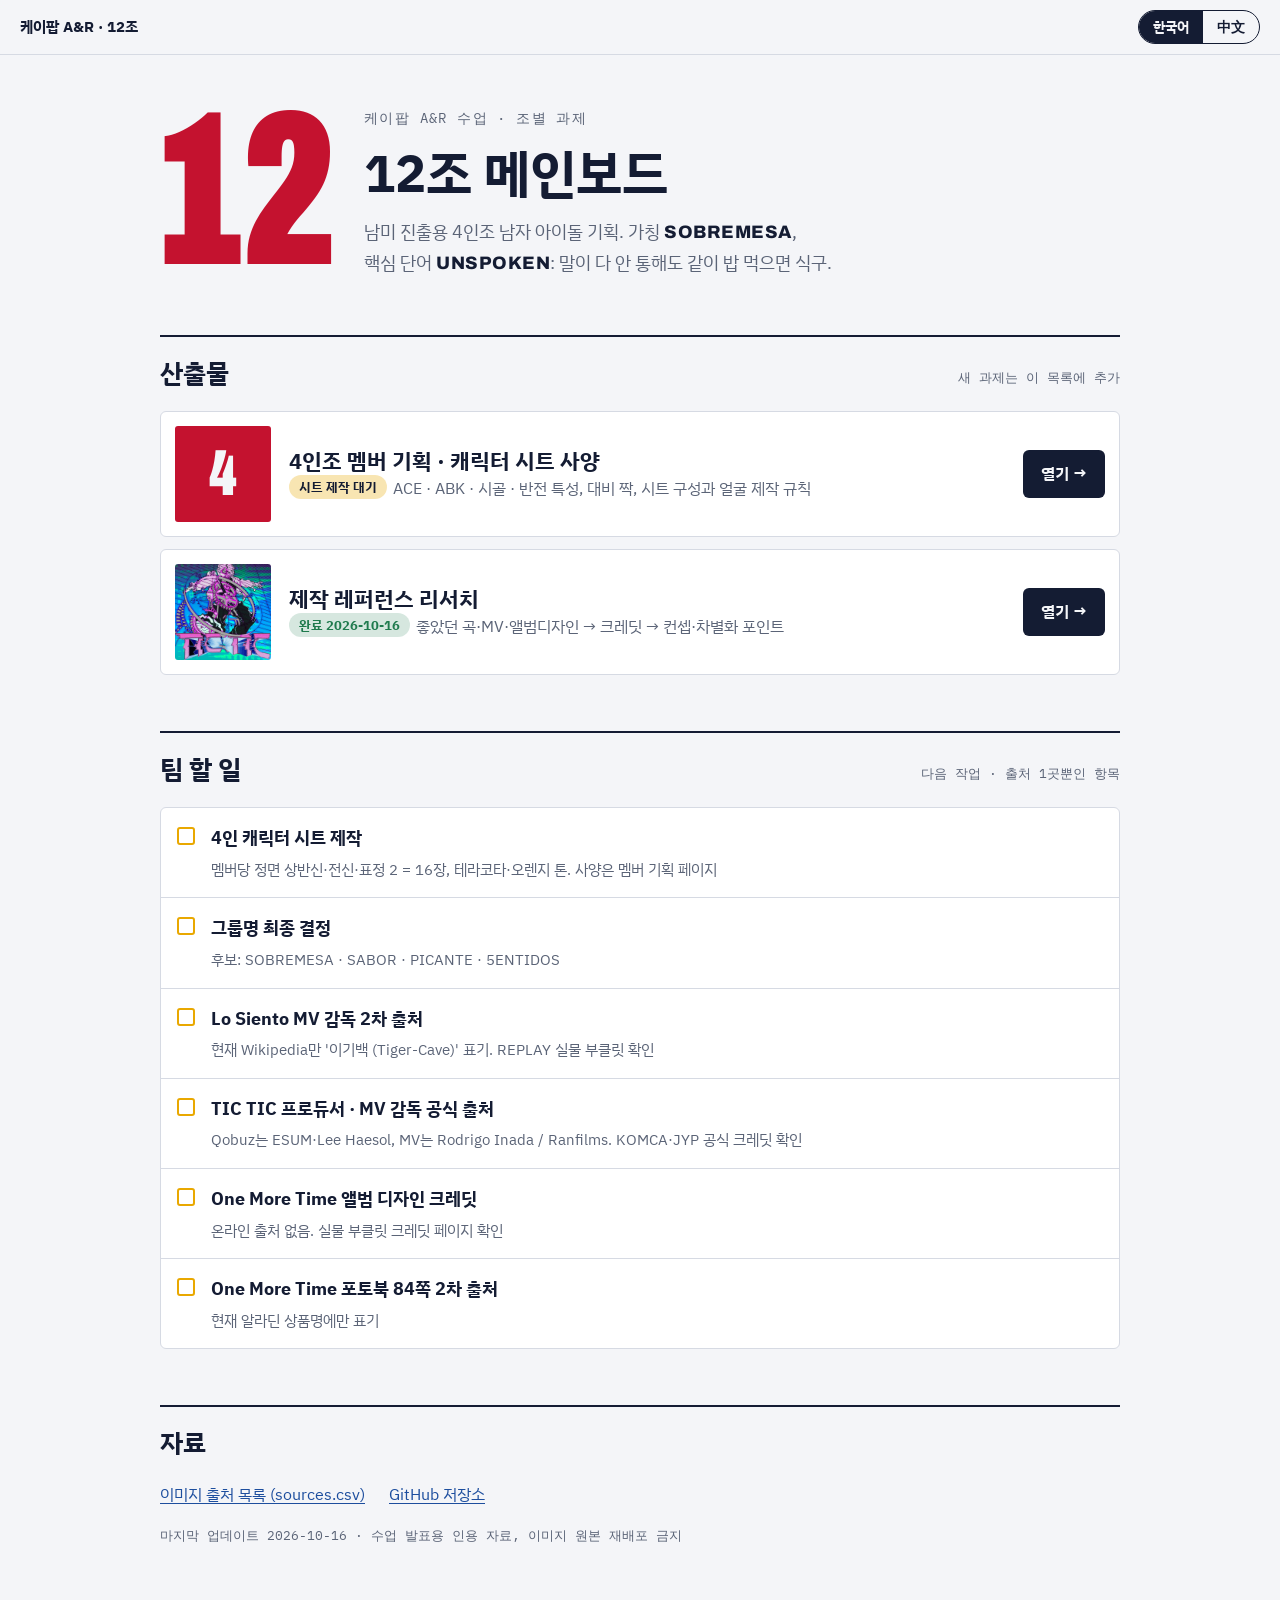
==== commit 51cdb957: "[kpop-sobremesa] feat: 4인조 멤버 기획 페이지(한/중) + 5인→4인 반영 Co-Authored-By: Claude Opus 5.5 <noreply@anthro" ====
--- a/index.html
+++ b/index.html
@@ -22,13 +22,21 @@
   <div class="team-no" aria-hidden="true">12</div>
   <div class="eyebrow">케이팝 A&amp;R 수업 · 조별 과제</div>
   <h1>12조 메인보드</h1>
-  <p>남미 진출용 5인조 남자 아이돌 기획. 가칭 <strong>SOBREMESA</strong>, 핵심 단어 <strong>UNSPOKEN</strong>: 말이 다 안 통해도 같이 밥 먹으면 식구.</p>
+  <p>남미 진출용 4인조 남자 아이돌 기획. 가칭 <strong>SOBREMESA</strong>, 핵심 단어 <strong>UNSPOKEN</strong>: 말이 다 안 통해도 같이 밥 먹으면 식구.</p>
 </header>
 
 <section>
   <h2>산출물 <small>새 과제는 이 목록에 추가</small></h2>
   <ul class="deliverables">
     <!-- 새 산출물: 아래 li 를 복사해서 위에 붙이고 링크·상태만 바꾼다 (중국어판 zh/index.html 도 같이) -->
+    <li class="deliv">
+      <div class="deliv-no" aria-hidden="true">4</div>
+      <div>
+        <h3>4인조 멤버 기획 · 캐릭터 시트 사양</h3>
+        <p class="desc"><span class="pill todo">시트 제작 대기</span>ACE · ABK · 시골 · 반전 특성, 대비 짝, 시트 구성과 얼굴 제작 규칙</p>
+      </div>
+      <a class="open" href="members.html">열기 →</a>
+    </li>
     <li class="deliv">
       <img src="assets/album_TICTIC_01.jpg" alt="" width="96" height="96">
       <div>
@@ -41,8 +49,9 @@
 </section>
 
 <section>
-  <h2>팀 할 일 <small>출처 1곳뿐이라 확정 못 한 것</small></h2>
+  <h2>팀 할 일 <small>다음 작업 · 출처 1곳뿐인 항목</small></h2>
   <ul class="todo-list">
+    <li><span class="box" aria-hidden="true"></span><div><b>4인 캐릭터 시트 제작</b><span>멤버당 정면 상반신·전신·표정 2 = 16장, 테라코타·오렌지 톤. 사양은 멤버 기획 페이지</span></div></li>
     <li><span class="box" aria-hidden="true"></span><div><b>그룹명 최종 결정</b><span>후보: SOBREMESA · SABOR · PICANTE · 5ENTIDOS</span></div></li>
     <li><span class="box" aria-hidden="true"></span><div><b>Lo Siento MV 감독 2차 출처</b><span>현재 Wikipedia만 '이기백 (Tiger-Cave)' 표기. REPLAY 실물 부클릿 확인</span></div></li>
     <li><span class="box" aria-hidden="true"></span><div><b>TIC TIC 프로듀서 · MV 감독 공식 출처</b><span>Qobuz는 ESUM·Lee Haesol, MV는 Rodrigo Inada / Ranfilms. KOMCA·JYP 공식 크레딧 확인</span></div></li>
--- a/assets/board.css
+++ b/assets/board.css
@@ -58,6 +58,7 @@
   background: var(--card); border: 1px solid var(--line); border-radius: 6px; padding: 14px;
 }
 .deliv img { width: 96px; height: auto; border-radius: 3px; display: block; }
+.deliv-no { width: 96px; aspect-ratio: 1; max-width: 100%; display: grid; place-items: center; border-radius: 3px; background: var(--chili); color: var(--paper); font-family: var(--font-display); font-weight: 900; font-stretch: 62%; font-size: 64px; line-height: 1; }
 .deliv h3 { font-size: 22px; line-height: 1.3; }
 .deliv .desc { font-size: 15.5px; color: var(--muted); }
 .pill { display: inline-block; font-size: 13px; font-weight: 700; padding: 1px 10px; border-radius: 999px; margin-right: 6px; vertical-align: 2px; }
@@ -83,6 +84,35 @@
   .hero { grid-template-columns: 1fr; }
   .team-no { grid-row: auto; }
   .deliv { grid-template-columns: 72px minmax(0, 1fr); }
-  .deliv img { width: 72px; }
+  .deliv img, .deliv-no { width: 72px; }
+  .deliv-no { font-size: 48px; }
   .deliv .open { grid-column: 1 / -1; text-align: center; }
 }
+
+/* 서브 페이지 상단바의 메인보드 링크 */
+.topbar > a { color: var(--ink); text-decoration: none; }
+.topbar > a:hover { color: var(--chili); }
+
+/* 캐릭터 기획 페이지 */
+.lead { font-size: 19px; max-width: 62ch; }
+.members { display: grid; grid-template-columns: repeat(2, minmax(0, 1fr)); gap: 16px; }
+.member { background: var(--card); border: 1px solid var(--line); border-radius: 6px; padding: 20px; display: flex; flex-direction: column; gap: 14px; min-width: 0; }
+.member header { display: flex; justify-content: space-between; align-items: baseline; gap: 12px; border-bottom: 2px solid var(--ink); padding-bottom: 10px; }
+.member .tag { font-family: var(--font-display); font-weight: 900; font-stretch: 70%; font-size: 48px; line-height: .9; }
+.member .pos { font-weight: 700; color: var(--chili); text-align: right; }
+.member .quote { font-size: 17px; font-weight: 500; }
+.member dl { margin: 0; display: grid; grid-template-columns: 92px minmax(0, 1fr); gap: 6px 12px; font-size: 16px; }
+.member dt { color: var(--muted); }
+.member dd { margin: 0; }
+.member .status { font-size: 14px; color: var(--muted); }
+.pairs { display: grid; grid-template-columns: repeat(2, minmax(0, 1fr)); gap: 16px; }
+.pair { background: var(--card); border: 1px solid var(--line); border-radius: 6px; padding: 18px 20px; display: flex; flex-direction: column; gap: 6px; }
+.pair b { font-family: var(--font-display); font-weight: 900; font-stretch: 75%; font-size: 34px; line-height: 1; }
+.pair b i { font-style: normal; color: var(--chili); padding-inline: 6px; }
+.pair span { font-size: 16px; color: var(--muted); }
+.spec { margin: 0; padding-left: 1.2em; display: flex; flex-direction: column; gap: 8px; }
+.spec strong { color: var(--chili); }
+.rule { background: var(--card); border: 1.5px solid var(--chili); border-radius: 6px; padding: 14px 18px; font-size: 17px; }
+@media (max-width: 720px) {
+  .members, .pairs { grid-template-columns: 1fr; }
+}
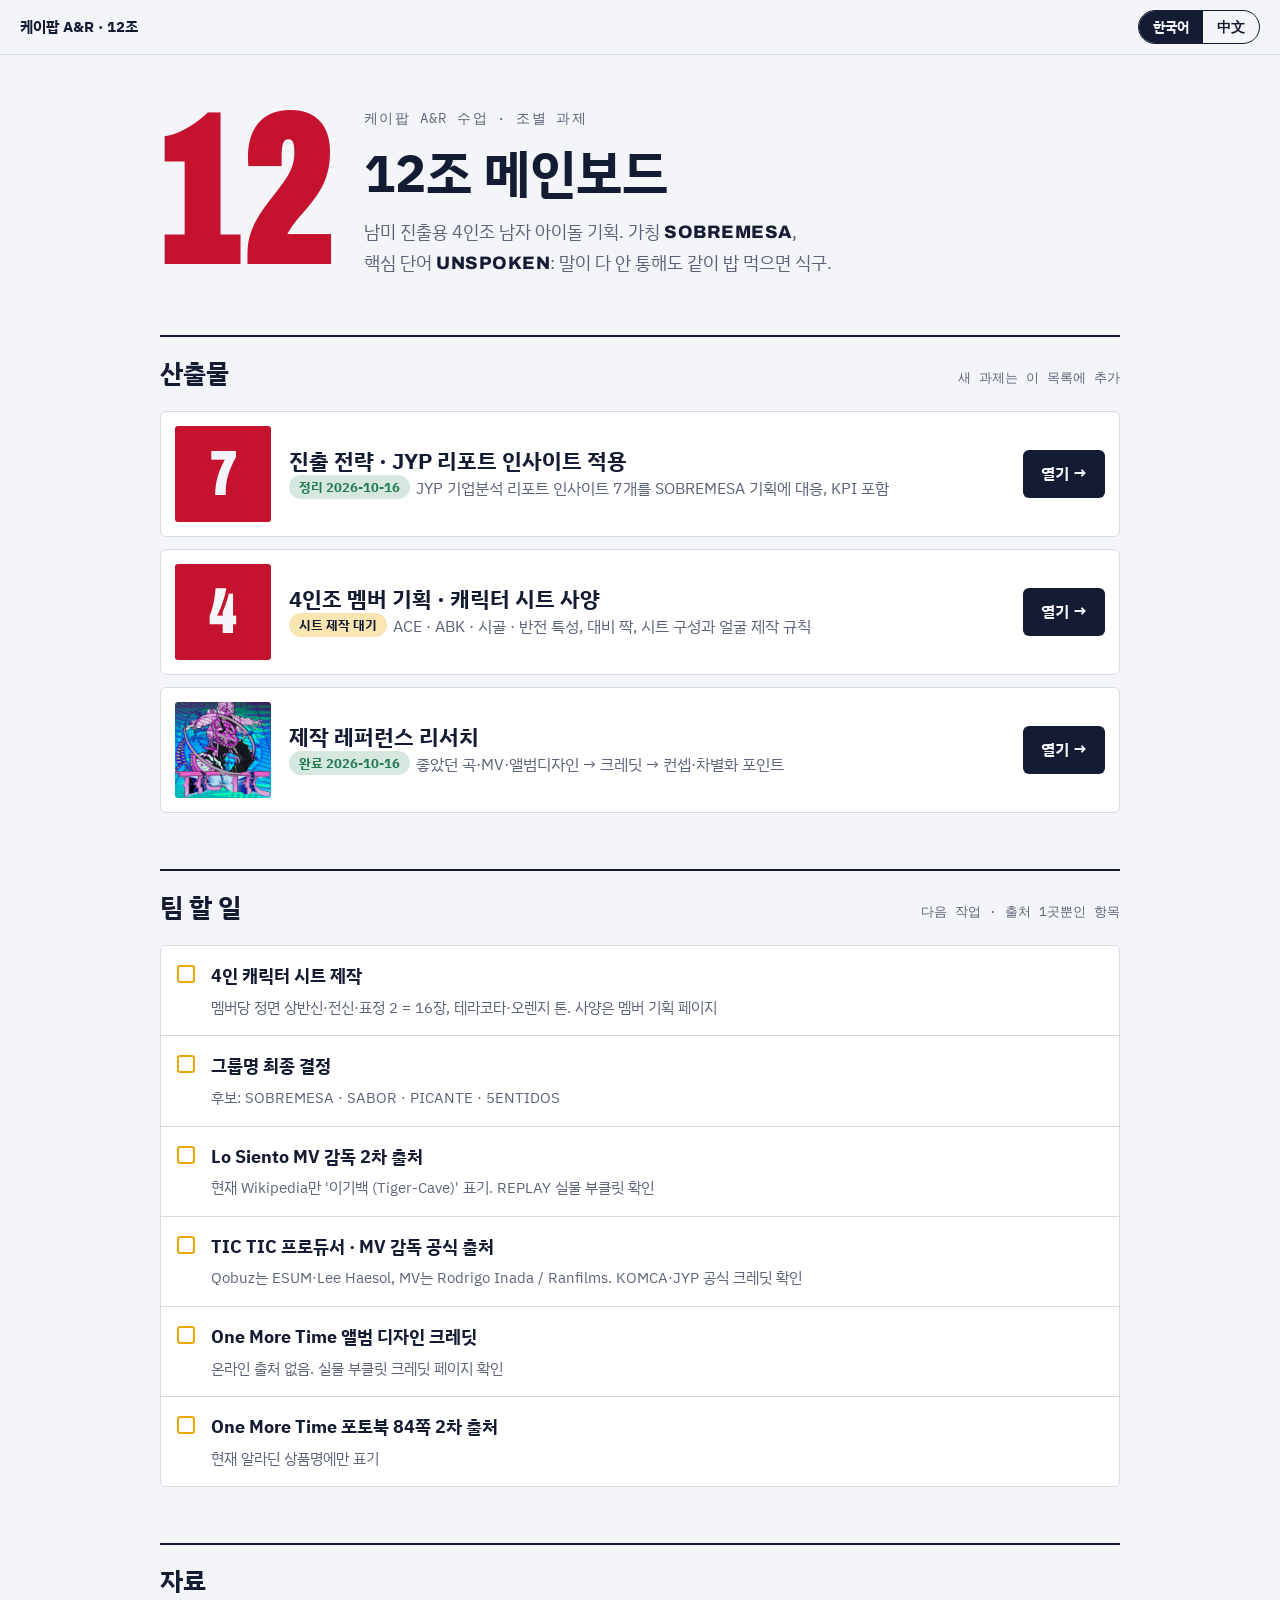
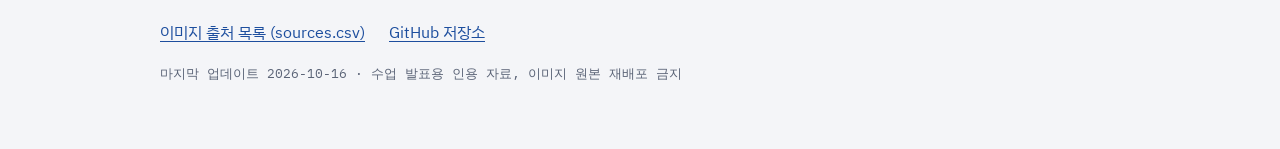
==== commit e825303c: "[kpop-sobremesa] feat: 진출 전략 페이지(한/중) — JYP 리포트 인사이트 적용 Co-Authored-By: Claude Opus 5.5 <noreply@ant" ====
--- a/index.html
+++ b/index.html
@@ -29,6 +29,14 @@
   <h2>산출물 <small>새 과제는 이 목록에 추가</small></h2>
   <ul class="deliverables">
     <!-- 새 산출물: 아래 li 를 복사해서 위에 붙이고 링크·상태만 바꾼다 (중국어판 zh/index.html 도 같이) -->
+    <li class="deliv">
+      <div class="deliv-no" aria-hidden="true">7</div>
+      <div>
+        <h3>진출 전략 · JYP 리포트 인사이트 적용</h3>
+        <p class="desc"><span class="pill done">정리 2026-10-16</span>JYP 기업분석 리포트 인사이트 7개를 SOBREMESA 기획에 대응, KPI 포함</p>
+      </div>
+      <a class="open" href="strategy.html">열기 →</a>
+    </li>
     <li class="deliv">
       <div class="deliv-no" aria-hidden="true">4</div>
       <div>
--- a/assets/board.css
+++ b/assets/board.css
@@ -116,3 +116,27 @@
 @media (max-width: 720px) {
   .members, .pairs { grid-template-columns: 1fr; }
 }
+
+/* 전략 페이지: 리포트 인사이트 → SOBREMESA 적용 대응표 */
+.thesis-box { background: var(--ink); color: var(--paper); border-radius: 6px; padding: 24px; display: flex; flex-direction: column; gap: 10px; }
+.thesis-box b { font-size: clamp(24px, 3.6vw, 34px); line-height: 1.25; }
+.thesis-box p { color: color-mix(in srgb, var(--paper) 82%, transparent); max-width: 70ch; }
+.map { display: flex; flex-direction: column; border: 1px solid var(--line); border-radius: 6px; background: var(--card); }
+.map-row { display: grid; grid-template-columns: 56px minmax(0, 1fr) minmax(0, 1.25fr); gap: 0 20px; padding: 18px; border-bottom: 1px solid var(--line); }
+.map-row:last-child { border-bottom: 0; }
+.map-row.head { font-family: var(--font-mono); font-size: 13px; letter-spacing: .1em; color: var(--muted); padding-block: 10px; }
+.map-row .n { font-family: var(--font-display); font-weight: 900; font-stretch: 62%; font-size: 40px; line-height: 1; color: var(--chili); }
+.map-row .src-ins b { display: block; font-size: 18px; }
+.map-row .src-ins span { font-size: 15px; color: var(--muted); }
+.map-row .apply { font-size: 17px; }
+.map-row .apply b { color: var(--chili); }
+.kpi { display: grid; grid-template-columns: repeat(2, minmax(0, 1fr)); gap: 16px; }
+.kpi div { background: var(--card); border: 1px solid var(--line); border-radius: 6px; padding: 18px 20px; display: flex; flex-direction: column; gap: 6px; }
+.kpi b { font-size: 19px; }
+.kpi span { font-size: 16px; color: var(--muted); }
+@media (max-width: 720px) {
+  .map-row { grid-template-columns: 44px minmax(0, 1fr); gap: 8px 14px; }
+  .map-row .apply { grid-column: 2; }
+  .map-row.head { display: none; }
+  .kpi { grid-template-columns: 1fr; }
+}
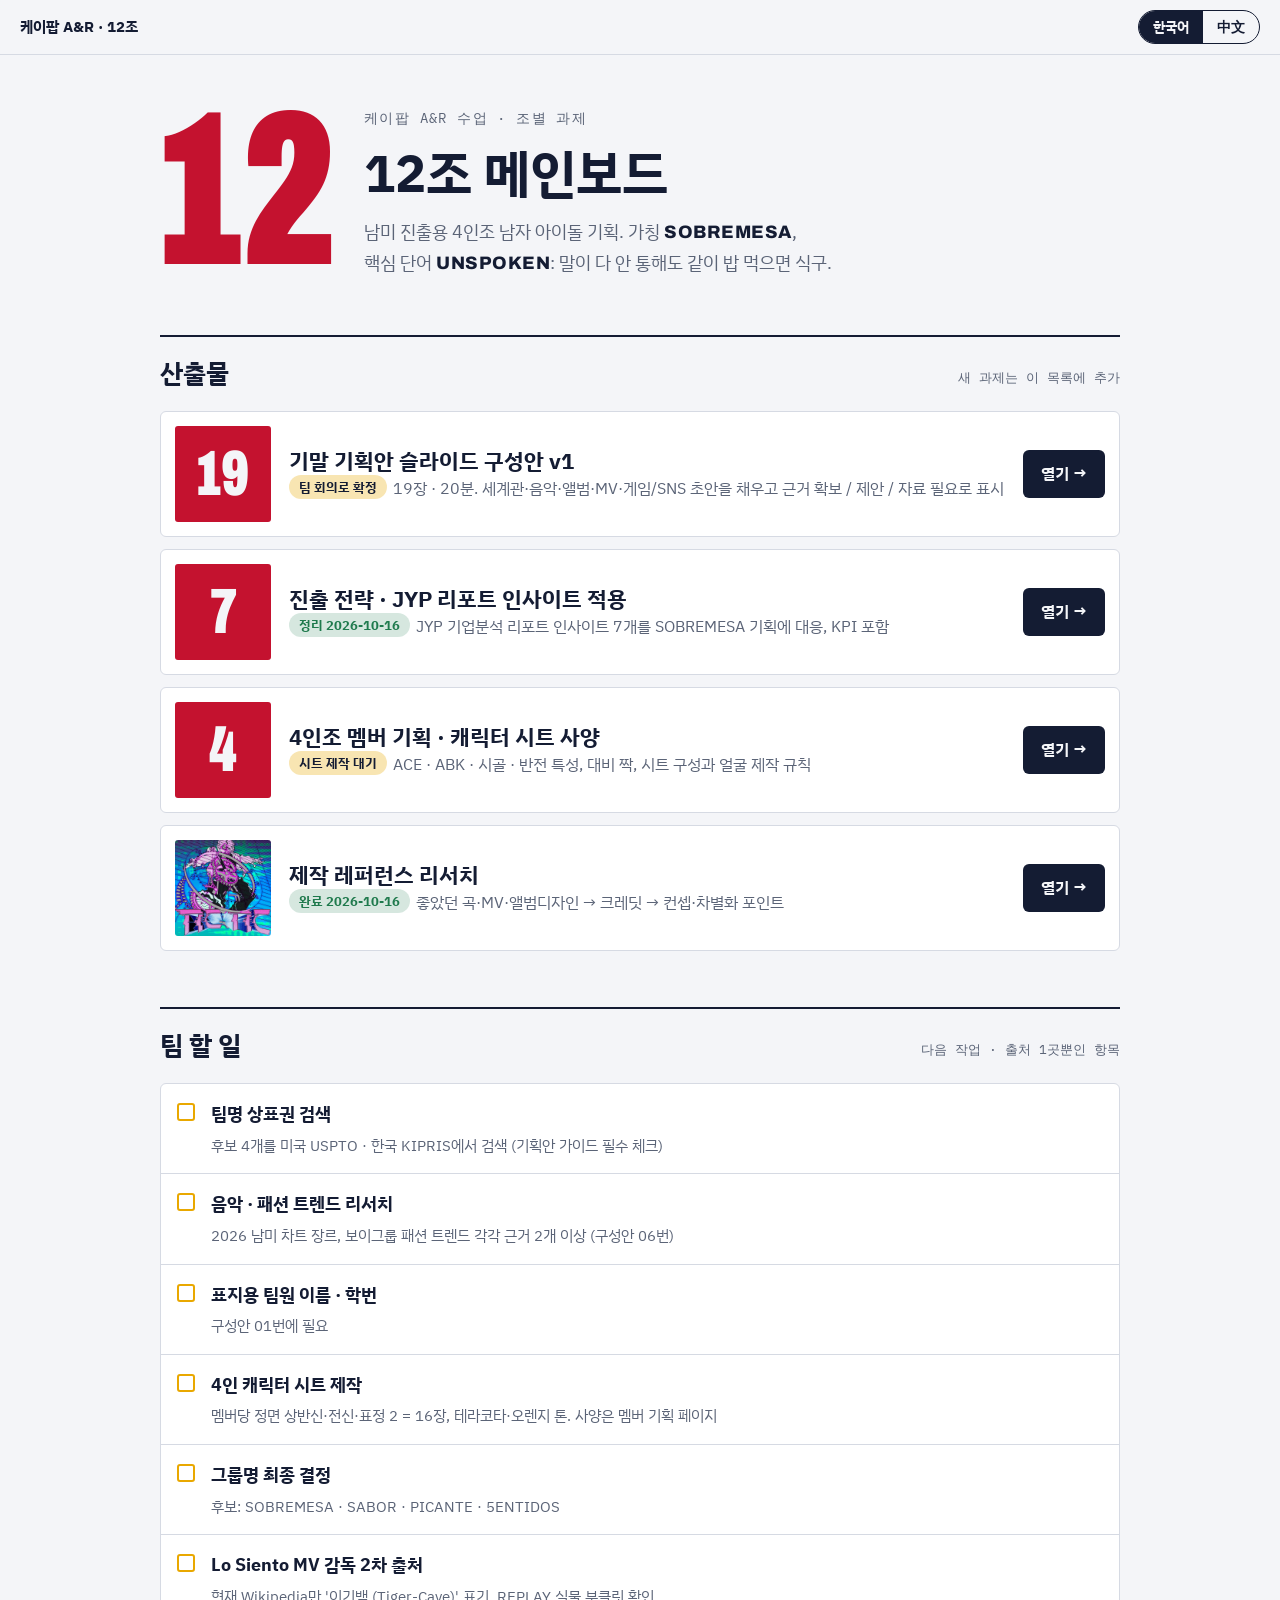
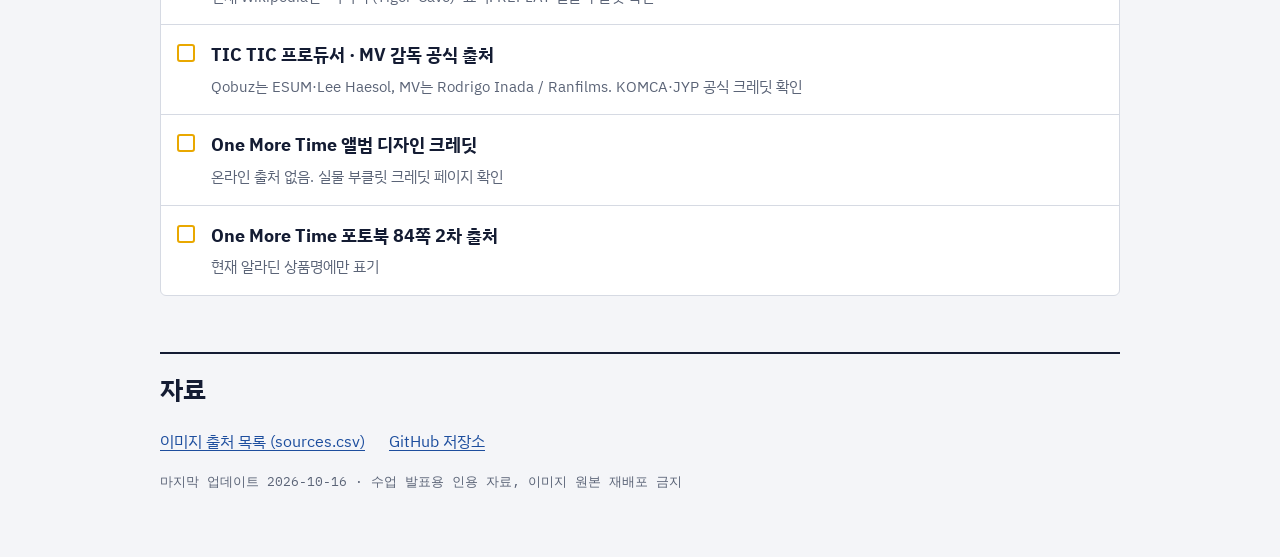
==== commit b9e9f296: "[kpop-sobremesa] feat: 기말 기획안 슬라이드 구성안 v1(한/중) + 할 일 갱신 Co-Authored-By: Claude Opus 5.5 <noreply@ant" ====
--- a/index.html
+++ b/index.html
@@ -30,6 +30,14 @@
   <ul class="deliverables">
     <!-- 새 산출물: 아래 li 를 복사해서 위에 붙이고 링크·상태만 바꾼다 (중국어판 zh/index.html 도 같이) -->
     <li class="deliv">
+      <div class="deliv-no" aria-hidden="true">19</div>
+      <div>
+        <h3>기말 기획안 슬라이드 구성안 v1</h3>
+        <p class="desc"><span class="pill todo">팀 회의로 확정</span>19장 · 20분. 세계관·음악·앨범·MV·게임/SNS 초안을 채우고 근거 확보 / 제안 / 자료 필요로 표시</p>
+      </div>
+      <a class="open" href="deck.html">열기 →</a>
+    </li>
+    <li class="deliv">
       <div class="deliv-no" aria-hidden="true">7</div>
       <div>
         <h3>진출 전략 · JYP 리포트 인사이트 적용</h3>
@@ -59,6 +67,9 @@
 <section>
   <h2>팀 할 일 <small>다음 작업 · 출처 1곳뿐인 항목</small></h2>
   <ul class="todo-list">
+    <li><span class="box" aria-hidden="true"></span><div><b>팀명 상표권 검색</b><span>후보 4개를 미국 USPTO · 한국 KIPRIS에서 검색 (기획안 가이드 필수 체크)</span></div></li>
+    <li><span class="box" aria-hidden="true"></span><div><b>음악 · 패션 트렌드 리서치</b><span>2026 남미 차트 장르, 보이그룹 패션 트렌드 각각 근거 2개 이상 (구성안 06번)</span></div></li>
+    <li><span class="box" aria-hidden="true"></span><div><b>표지용 팀원 이름 · 학번</b><span>구성안 01번에 필요</span></div></li>
     <li><span class="box" aria-hidden="true"></span><div><b>4인 캐릭터 시트 제작</b><span>멤버당 정면 상반신·전신·표정 2 = 16장, 테라코타·오렌지 톤. 사양은 멤버 기획 페이지</span></div></li>
     <li><span class="box" aria-hidden="true"></span><div><b>그룹명 최종 결정</b><span>후보: SOBREMESA · SABOR · PICANTE · 5ENTIDOS</span></div></li>
     <li><span class="box" aria-hidden="true"></span><div><b>Lo Siento MV 감독 2차 출처</b><span>현재 Wikipedia만 '이기백 (Tiger-Cave)' 표기. REPLAY 실물 부클릿 확인</span></div></li>
--- a/assets/board.css
+++ b/assets/board.css
@@ -140,3 +140,25 @@
   .map-row.head { display: none; }
   .kpi { grid-template-columns: 1fr; }
 }
+
+/* 슬라이드 구성안 */
+.legend { display: flex; flex-wrap: wrap; gap: 10px 18px; font-size: 15px; color: var(--muted); align-items: center; }
+.st { display: inline-block; font-size: 12.5px; font-weight: 700; padding: 1px 9px; border-radius: 999px; white-space: nowrap; }
+.st.ok { background: color-mix(in srgb, var(--ok) 18%, transparent); color: var(--ok); }
+.st.prop { background: color-mix(in srgb, var(--tile) 16%, transparent); color: var(--tile); }
+.st.need { background: color-mix(in srgb, var(--maize) 30%, transparent); color: var(--ink); }
+.slides { list-style: none; margin: 0; padding: 0; display: flex; flex-direction: column; gap: 12px; }
+.slide { display: grid; grid-template-columns: 76px minmax(0, 1fr); gap: 18px; background: var(--card); border: 1px solid var(--line); border-radius: 6px; padding: 18px; }
+.slide .no { display: flex; flex-direction: column; gap: 2px; }
+.slide .no b { font-family: var(--font-display); font-weight: 900; font-stretch: 62%; font-size: 44px; line-height: .9; color: var(--chili); }
+.slide .no span { font-family: var(--font-mono); font-size: 13px; color: var(--muted); }
+.slide .body { display: flex; flex-direction: column; gap: 8px; min-width: 0; }
+.slide h3 { font-size: 21px; line-height: 1.35; display: flex; flex-wrap: wrap; gap: 6px 10px; align-items: center; }
+.slide .msg { font-weight: 500; }
+.slide ul { margin: 0; padding-left: 1.1em; display: flex; flex-direction: column; gap: 4px; font-size: 16px; }
+.slide .note { font-size: 14px; color: var(--muted); }
+.group-title { font-family: var(--font-mono); font-size: 13px; letter-spacing: .12em; color: var(--muted); margin-top: 8px; }
+@media (max-width: 640px) {
+  .slide { grid-template-columns: 1fr; gap: 8px; }
+  .slide .no { flex-direction: row; align-items: baseline; gap: 10px; }
+}
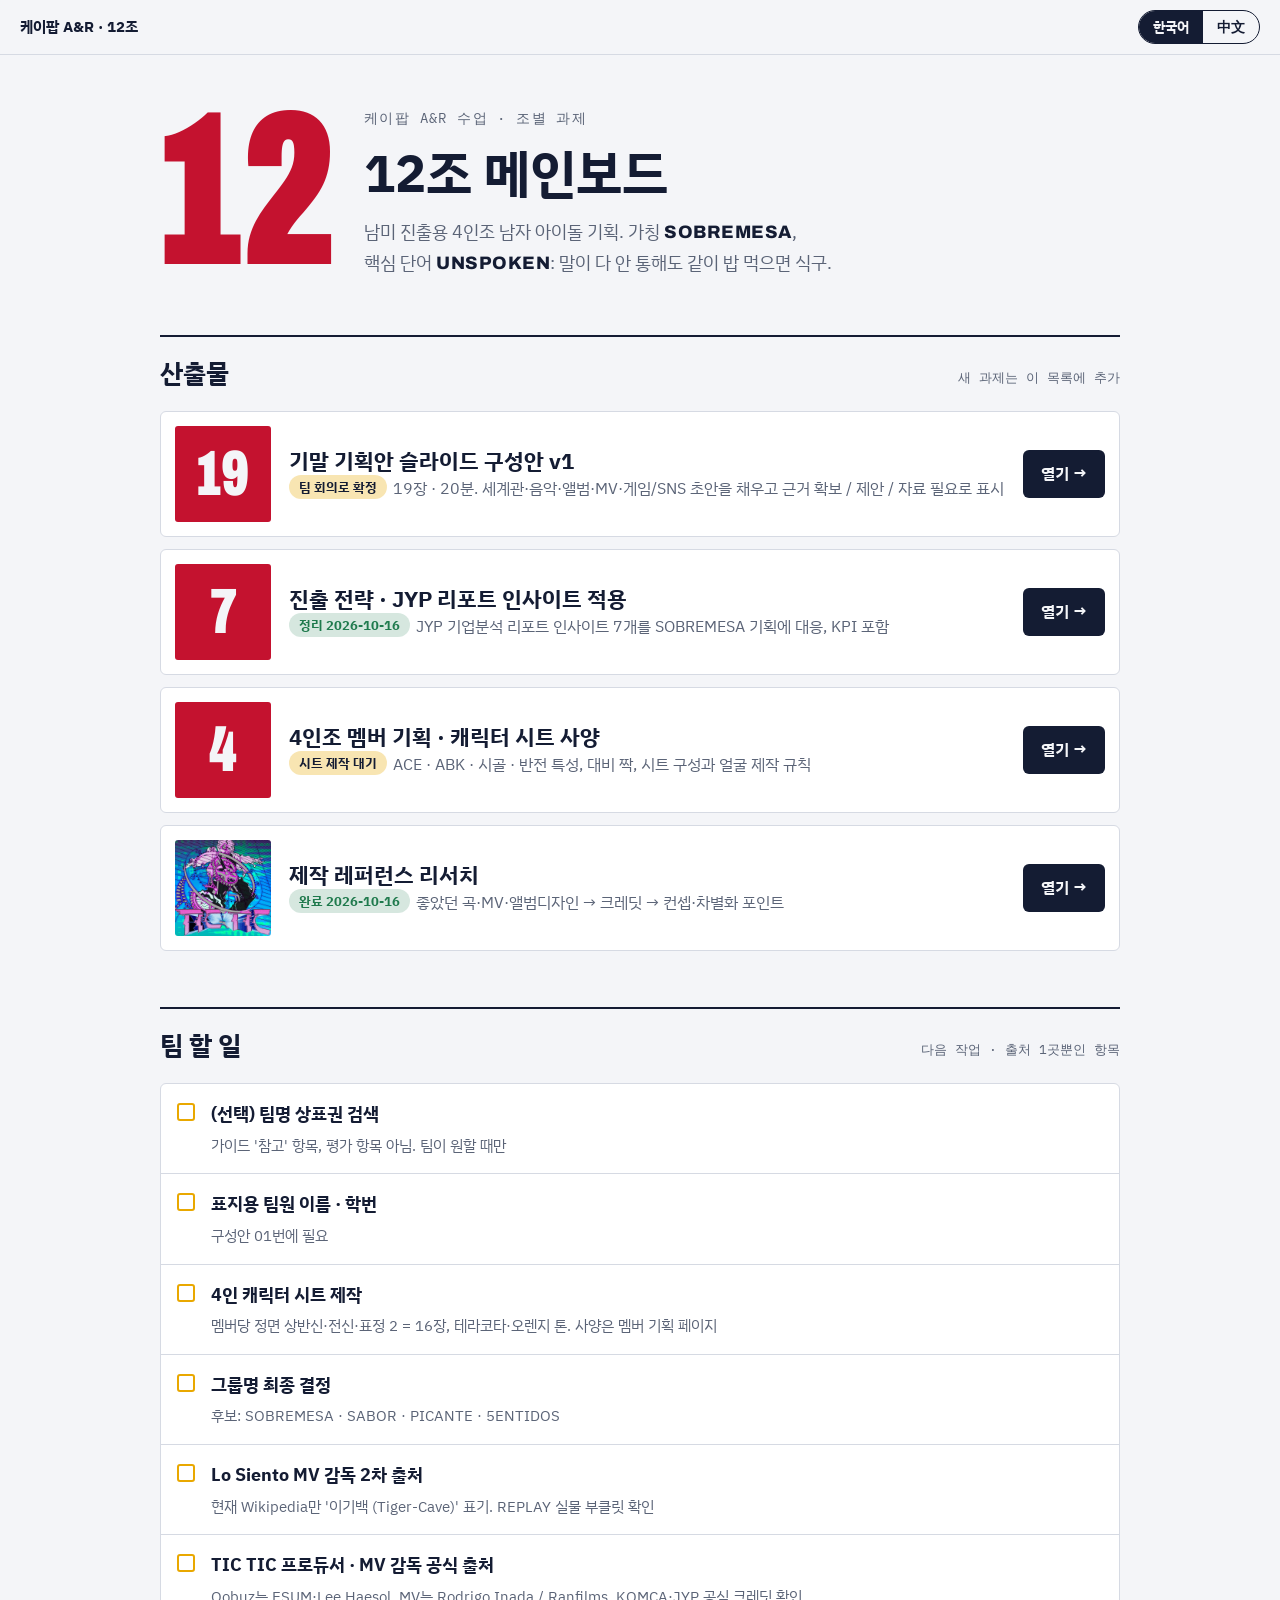
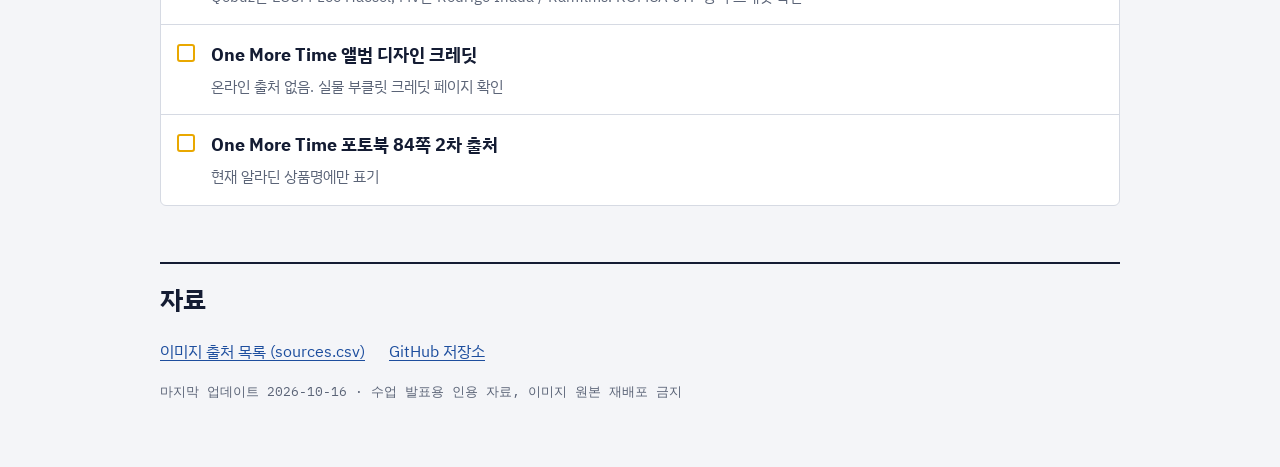
==== commit 1b8b4b65: "[kpop-sobremesa] feat: 구성안 06 음악·패션 트렌드 근거 반영 + 경쟁 사례, 상표권 '필수' 표기 정정 Co-Authored-By: Claude Opus 5." ====
--- a/index.html
+++ b/index.html
@@ -67,8 +67,7 @@
 <section>
   <h2>팀 할 일 <small>다음 작업 · 출처 1곳뿐인 항목</small></h2>
   <ul class="todo-list">
-    <li><span class="box" aria-hidden="true"></span><div><b>팀명 상표권 검색</b><span>후보 4개를 미국 USPTO · 한국 KIPRIS에서 검색 (기획안 가이드 필수 체크)</span></div></li>
-    <li><span class="box" aria-hidden="true"></span><div><b>음악 · 패션 트렌드 리서치</b><span>2026 남미 차트 장르, 보이그룹 패션 트렌드 각각 근거 2개 이상 (구성안 06번)</span></div></li>
+    <li><span class="box" aria-hidden="true"></span><div><b>(선택) 팀명 상표권 검색</b><span>가이드 '참고' 항목, 평가 항목 아님. 팀이 원할 때만</span></div></li>
     <li><span class="box" aria-hidden="true"></span><div><b>표지용 팀원 이름 · 학번</b><span>구성안 01번에 필요</span></div></li>
     <li><span class="box" aria-hidden="true"></span><div><b>4인 캐릭터 시트 제작</b><span>멤버당 정면 상반신·전신·표정 2 = 16장, 테라코타·오렌지 톤. 사양은 멤버 기획 페이지</span></div></li>
     <li><span class="box" aria-hidden="true"></span><div><b>그룹명 최종 결정</b><span>후보: SOBREMESA · SABOR · PICANTE · 5ENTIDOS</span></div></li>
